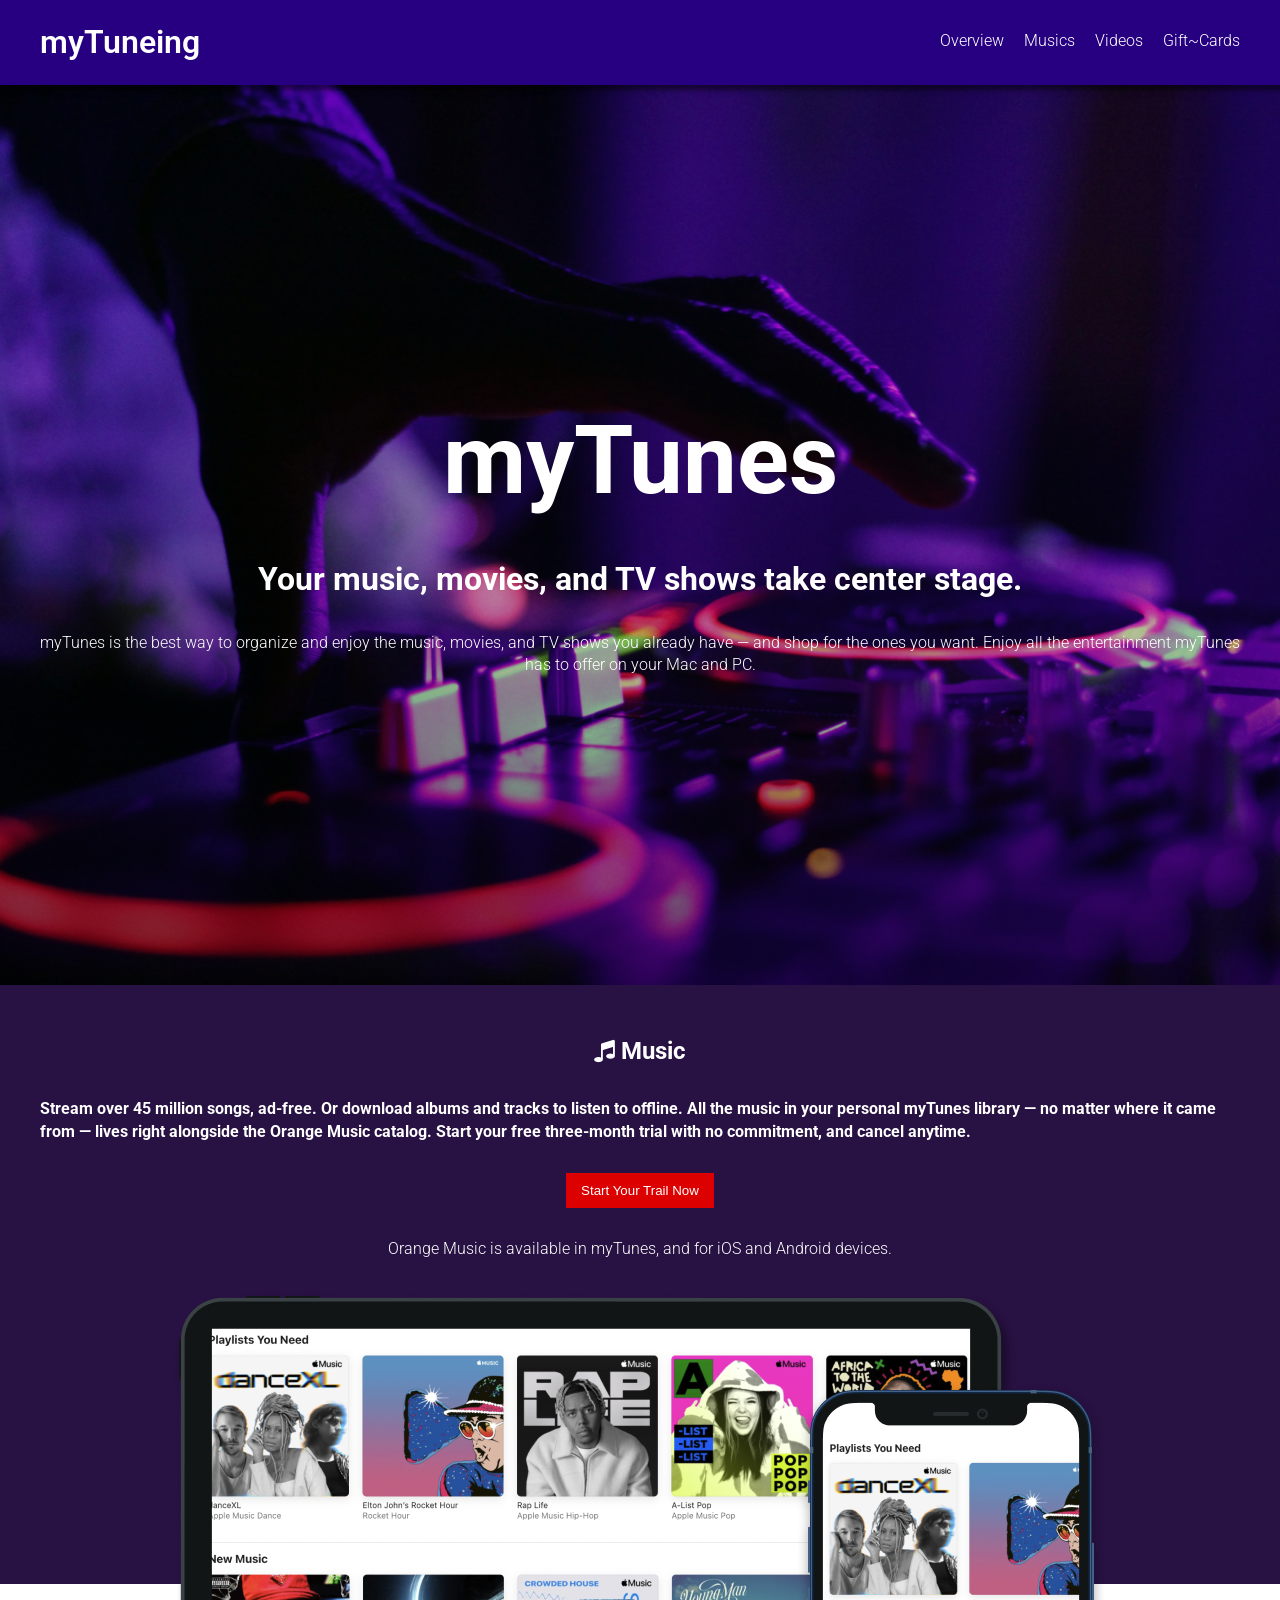
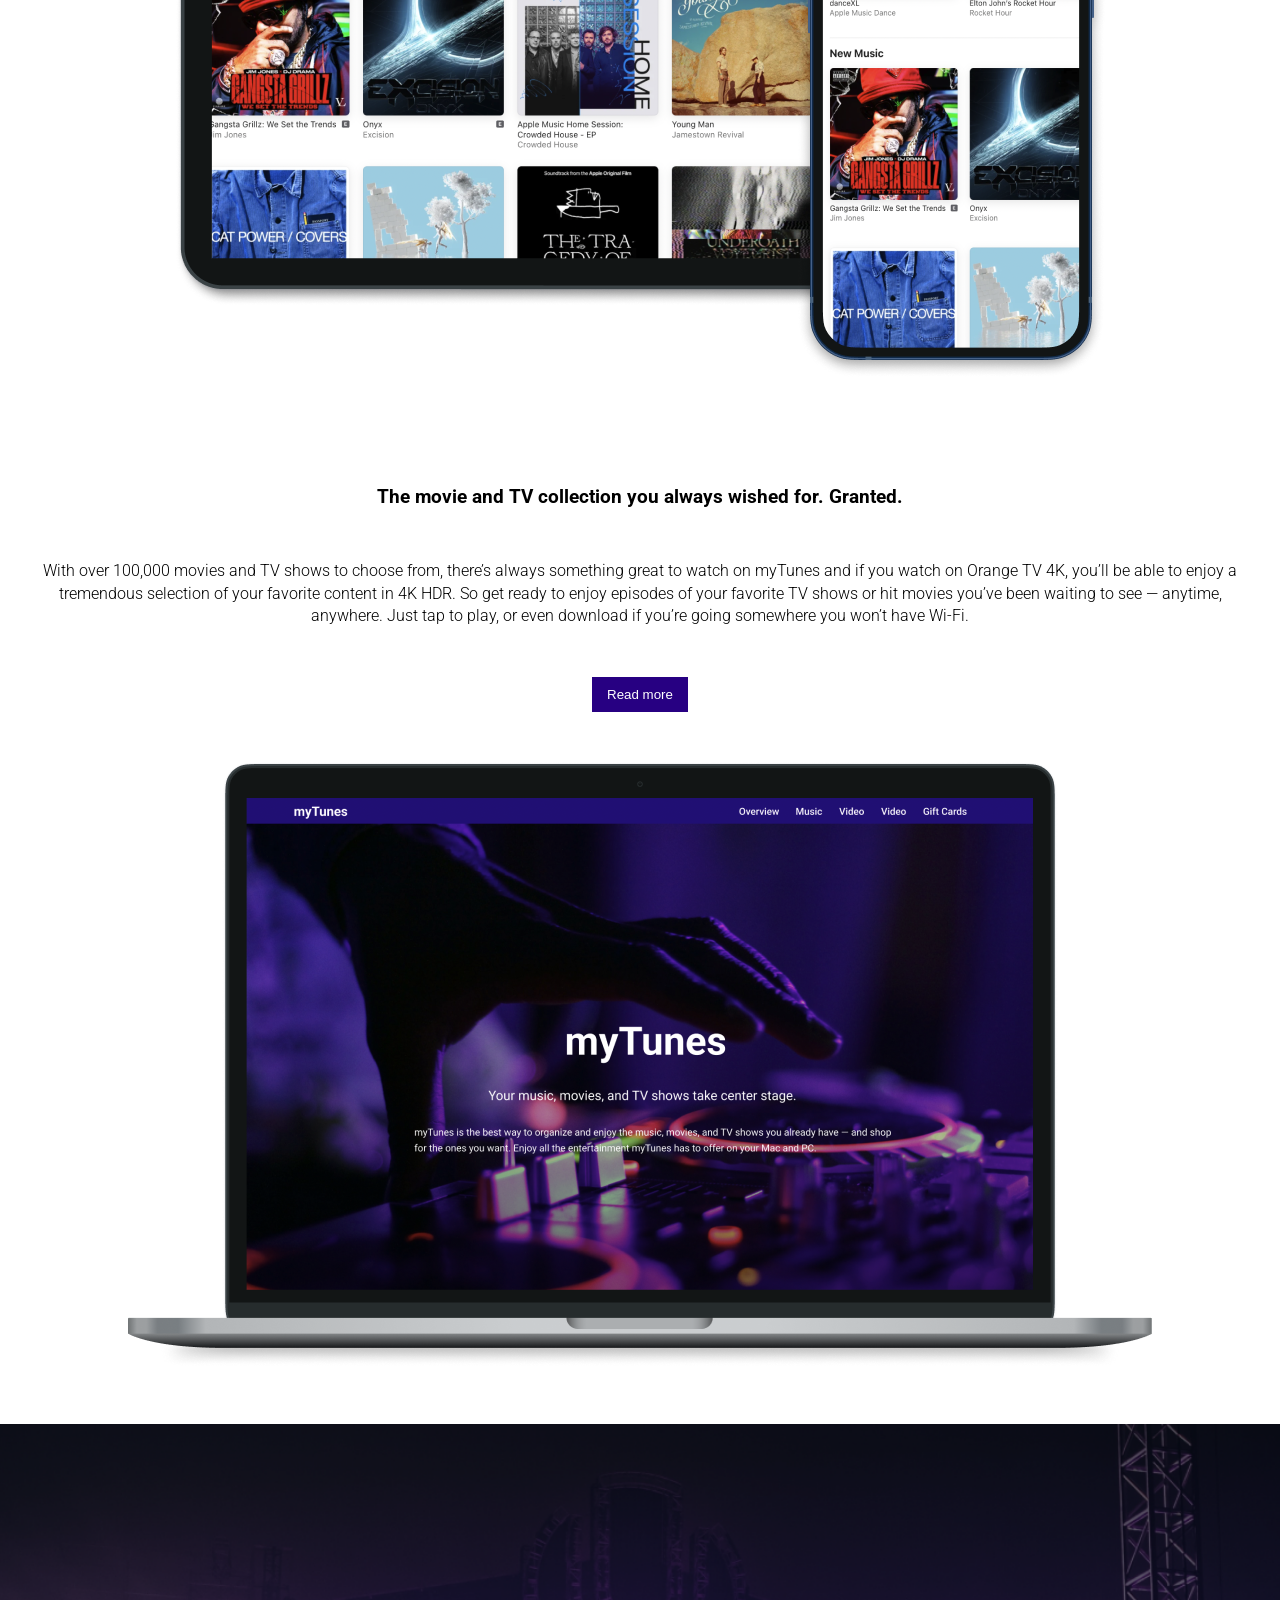
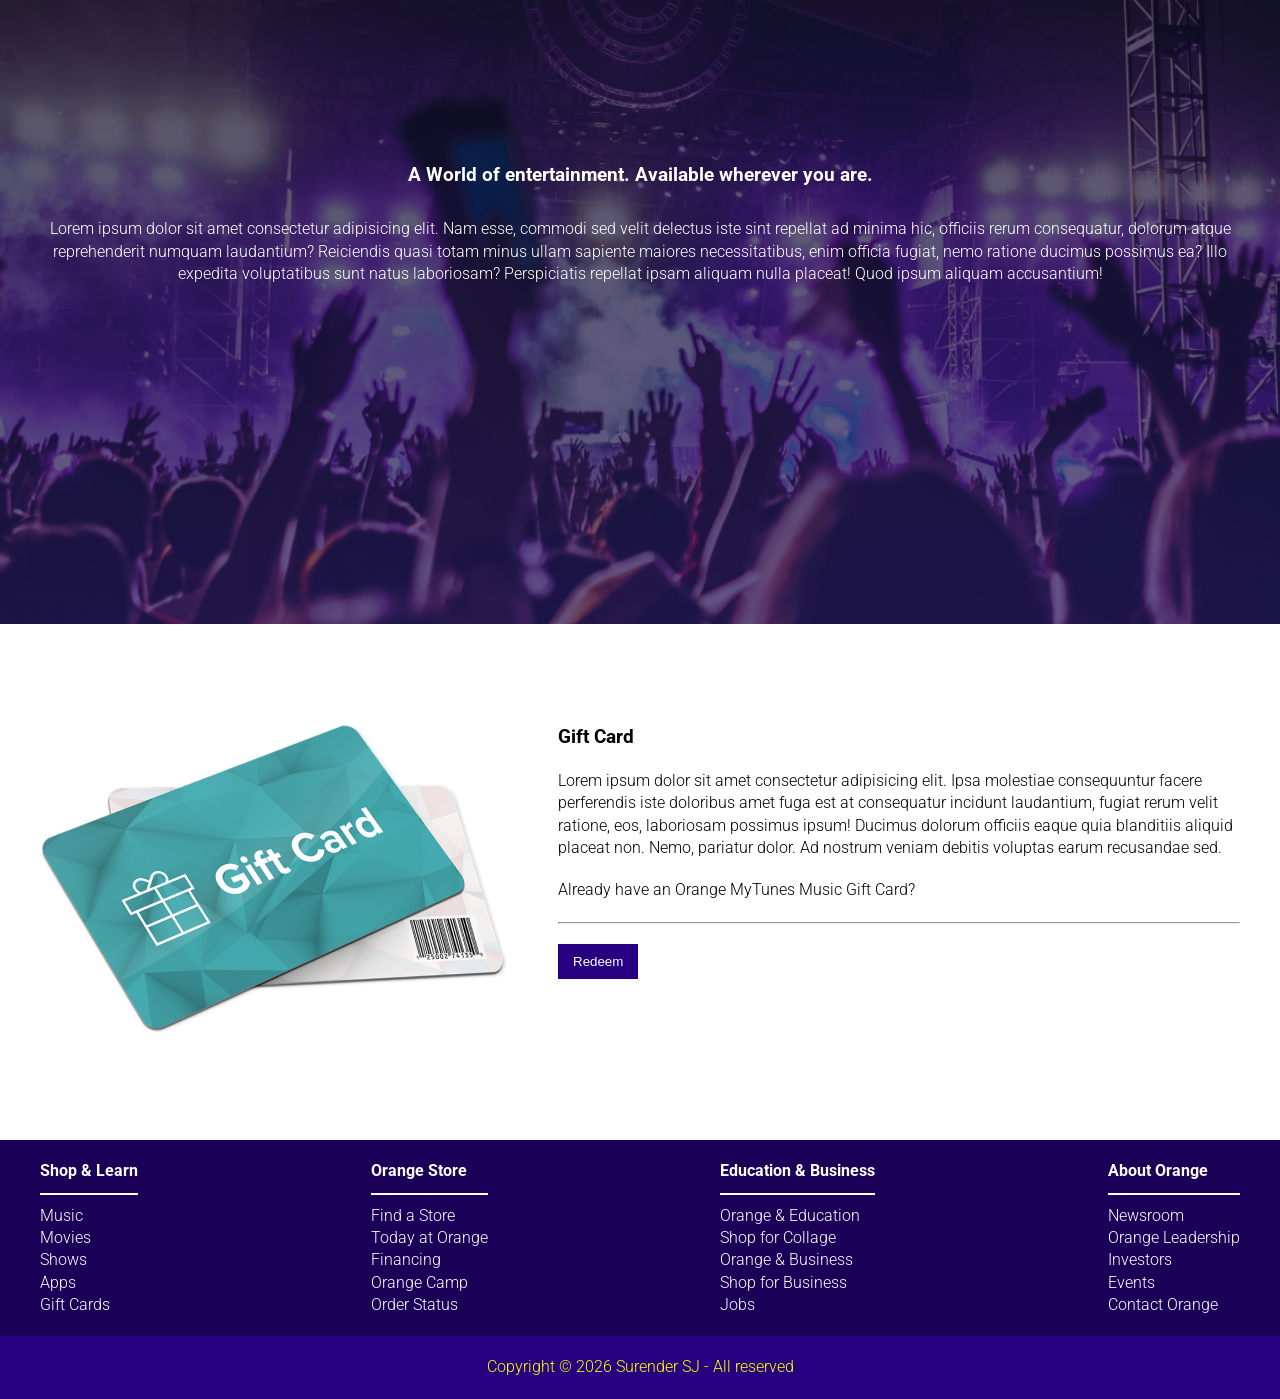
==== index.html @ 726e8a0f "This is intitial commit of v2" ====
<!DOCTYPE html>
<html lang="en">
    <head>
        <meta charset="UTF-8">
        <meta name="viewport" content="width=device-width, initial-scale=1.0">
        <title>myTunes Website</title>
        <link rel="stylesheet" href="style.css">
        <link rel="stylesheet"
            href="https://cdnjs.cloudflare.com/ajax/libs/font-awesome/4.7.0/css/font-awesome.css"
            integrity="sha512-5A8nwdMOWrSz20fDsjczgUidUBR8liPYU+WymTZP1lmY9G6Oc7HlZv156XqnsgNUzTyMefFTcsFH/tnJE/+xBg=="
            crossorigin="anonymous" referrerpolicy="no-referrer" />
    </head>
    <body>
        <header>
            <nav class="container">
                <div class="logo">
                    myTuneing
                </div>
                <ul>
                    <a href="#hero">
                        <li>Overview</li>
                    </a>
                    <a href="#music">
                        <li>Musics</li>
                    </a>
                    <a href="#video">
                        <li>Videos</li>
                    </a>
                    <a href="#gift">
                        <li>Gift~Cards</li>
                    </a>
                </ul>
            </nav>
        </header>

        <main>
            <section class="hero-section" id="hero">
                <div class="container">
                    <h1>myTunes</h1>
                    <h3>Your music, movies, and TV shows take center stage.</h3>
                    <p>myTunes is the best way to organize and enjoy the music,
                        movies, and TV shows you already have — and shop for the
                        ones you want. Enjoy all the entertainment myTunes has
                        to offer on your Mac and PC.</p>
                </div>
            </section>
            <section class="music-section" id="music">
                <div class="container">
                    <h2>
                        <span>
                            <i class="fa fa-music"></i>
                        </span>
                        Music
                    </h2>
                    <h4>Stream over 45 million songs, ad-free. Or download
                        albums and tracks to listen to offline. All the music in
                        your personal myTunes library — no matter where it came
                        from — lives right alongside the Orange Music catalog.
                        Start your free three-month trial with no commitment,
                        and cancel anytime.
                    </h4>
                    <button class="primary-btn">Start Your Trail Now</button>
                    <p>
                        Orange Music is available in myTunes, and for iOS and
                        Android devices.
                    </p>

                    <div class="ipad-iphone-img">
                        <img src="images/ipad-iphone.png" alt="Iphone Ipad">
                    </div>
                </div>
            </section>

            <section class="about-music container">
                <h3>The movie and TV collection you always wished for.
                    Granted.</h3>
                <p>With over 100,000 movies and TV shows to choose from, there’s
                    always something great to watch on myTunes and if you watch
                    on Orange TV 4K, you’ll be able to enjoy a tremendous
                    selection of your favorite content in 4K HDR. So get ready
                    to enjoy episodes of your favorite TV shows or hit movies
                    you’ve been waiting to see — anytime, anywhere. Just tap to
                    play, or even download if you’re going somewhere you won’t
                    have Wi-Fi.</p>
                <button class="secondary-btn">Read more</button>
                <div class="mac-img">
                    <img src="images/mac.png" alt="mac-img">
                </div>
            </section>

            <section class="video-section" id="video">
                <div class="container">
                    <h3>A World of entertainment. Available wherever you
                        are.</h3>
                    <p>Lorem ipsum dolor sit amet consectetur adipisicing elit.
                        Nam esse, commodi sed velit delectus iste sint repellat
                        ad minima hic, officiis rerum consequatur, dolorum atque
                        reprehenderit numquam laudantium? Reiciendis quasi totam
                        minus ullam sapiente maiores necessitatibus, enim
                        officia fugiat, nemo ratione ducimus possimus ea? Illo
                        expedita voluptatibus sunt natus laboriosam?
                        Perspiciatis repellat ipsam aliquam nulla placeat! Quod
                        ipsum aliquam accusantium!</p>
                </div>
            </section>
            <div class="container">
                <section class="gift-section" id="gift">
                    <div class="gift-card">
                        <img src="images/gift_card.png" alt="Gift Card Image">
                    </div>
                    <div class="gift-content">
                        <h3>Gift Card</h3>
                        <p>
                            Lorem ipsum dolor sit amet consectetur adipisicing
                            elit. Ipsa molestiae consequuntur facere perferendis
                            iste doloribus amet fuga est at consequatur incidunt
                            laudantium, fugiat rerum velit ratione, eos,
                            laboriosam possimus ipsum! Ducimus dolorum officiis
                            eaque quia blanditiis aliquid placeat non. Nemo,
                            pariatur dolor. Ad nostrum veniam debitis voluptas
                            earum recusandae sed.

                        </p>

                        <p>
                            Already have an Orange MyTunes Music Gift Card?
                        </p>
                        <hr>
                        <div>
                            <button class="secondary-btn">
                                Redeem
                            </button>
                        </div>
                    </div>
                </section>
            </div>
        </main>
        
        <footer>
            <section class="footer-upper">
                <div class="container">
                    <div class="footer-links">
                        <h4>
                            Shop & Learn
                        </h4>
                        <ul>
                            <li>
                                Music
                            </li>
                            <li>
                                Movies
                            </li>
                            <li>
                                Shows
                            </li>
                            <li>
                                Apps
                            </li>
                            <li>
                                Gift Cards
                            </li>
                        </ul>
                    </div>
                    <div class="footer-links">
                        <h4>
                            Orange Store
                        </h4>
                        <ul>
                            <li>
                                Find a Store
                            </li>
                            <li>
                                Today at Orange
                            </li>
                            <li>
                                Financing
                            </li>
                            <li>
                                Orange Camp
                            </li>
                            <li>
                                Order Status
                            </li>
                        </ul>
                    </div>

                    <div class="footer-links">
                        <h4>
                            Education & Business
                        </h4>
                        <ul>
                            <li>
                                Orange & Education
                            </li>
                            <li>
                                Shop for Collage
                            </li>
                            <li>
                                Orange & Business
                            </li>
                            <li>
                                Shop for Business
                            </li>
                            <li>
                                Jobs
                            </li>
                        </ul>
                    </div>

                    <div class="footer-links">
                        <h4>
                            About Orange
                        </h4>
                        <ul>
                            <li>
                                Newsroom
                            </li>
                            <li>
                                Orange Leadership
                            </li>
                            <li>
                                Investors
                            </li>
                            <li>
                                Events
                            </li>
                            <li>
                                Contact Orange
                            </li>
                        </ul>
                    </div>
                </div>
            </section>

            <section class="footer-lower">
                <p>Copyright &COPY; 2026 Surender SJ - All reserved</p>
            </section>
        </footer>
    </body>
</html>
---- style.css ----
@import url('https://fonts.googleapis.com/css2?family=Roboto:ital,wght@0,100..900;1,100..900&display=swap');

:root{
    --purple500: #281143;
    --purple300: #270082;
    --purple600: #1b0058;
    --red600: #dc0000;
    --body:#f9f6ff;
    --max-width: 1200px;
}

*{
    margin: 0;
    padding: 0;
    box-sizing: border-box;
}

html, body{
    font-family: "Roboto", sans-serif;
    font-weight: 300;
    line-height: 1.4;
    scroll-behavior: smooth;
}

section{
    scroll-margin: 50px;
}
ul{
    list-style: none;
}

a{
    text-decoration: none;
    color: white;
}
.container{
    max-width: 1200px;
    margin: 0 auto;
}

header{
    background-color: var(--purple300);
    position: sticky;
    top: 0;
    z-index: 100;
    box-shadow: 5px 5px 5px rgba(0, 0, 0, 0.5);
}

nav{
    display: flex;
    justify-content: space-between;
    align-items: center;
    color: white;
    padding: 20px 0;
}

.logo{
    font-size: 32px;
    font-weight: 600;
}

nav ul{
    display: flex;
    gap: 20px;
}

nav ul li{
    border-bottom: 2px solid transparent;
    transition: 0.2s ease-in;
}

nav ul li:hover{
    border-bottom: 2px solid white;
    transition: 0.2s ease-in;
}


/* Hero Section */

.hero-section{
    background-image: url(images/hero_image.png);
    height: 100vh;
    display: grid;
    color: white;
    place-items: center;
    text-align: center;
}

.hero-section .container{
    display: flex;
    flex-direction: column;
    gap: 30px;
}

.hero-section h1{
    font-size: 96px;
}

.hero-section h3{
    font-size: 32px;
}

/* Music Section */

.music-section{
    padding-top: 50px;
    background-color: var(--purple500);    
}

.music-section .container{
    display: flex;
    flex-direction: column;
    gap: 30px;
    justify-content: center;
    align-items: center;
    color: white;
}

.ipad-iphone-img{
    margin-top: -400px;
    position: relative;
    top: 400px;
}

button{
    padding: 10px 15px;
    border: none;
    transition: 0.2s ease-in-out;
}

button:hover{
    opacity: 0.8;
    cursor: pointer;
    transition: 0.2s ease-in-out;
}

.primary-btn{
    background-color: var(--red600);
    color: white;
}

.secondary-btn{
    background-color: var(--purple300);
    color: white;
}

.about-music{
    padding-top: 500px;
    display: grid;
    place-items: center;
    gap: 50px;
    text-align: center;
    margin-bottom: 50px;
}


/* Video Section */

.video-section{
    background-image: url(images/video.png);
    min-height: 800px;
    display: grid;
    place-items: center;
    color: white;
    text-align: center;
}

.video-section .container{
    display: flex;
    flex-direction: column;
    gap: 30px;
    margin-top: -200;
}

.hero-section, .video-section{
    position: relative;
    background-position: center;
    background-size: cover;
    background-repeat: no-repeat;
}

/* Gift Card Section */

.gift-section{
    scroll-margin: 120px;
}

.gift-section{
    display: flex;
    justify-content: center;
    margin: 100px 0;
    gap: 50px;
}

.gift-content{
    display: flex;
    flex-direction: column;
    gap: 20px;
}

/* Footer Section */

.footer-upper{
    background-color: var(--purple600);
    padding: 20px;
}

.footer-upper .container{
    display: flex;
    justify-content: space-between;
    color: white;
}

.footer-upper h4{
    padding-bottom: 10px;
    border-bottom: 2px solid white;
    margin-bottom: 10px;
}

.footer-lower{
    background-color: var(--purple300);
    padding: 20px;
    display: flex;
    justify-content: center;
    color: yellow;
}
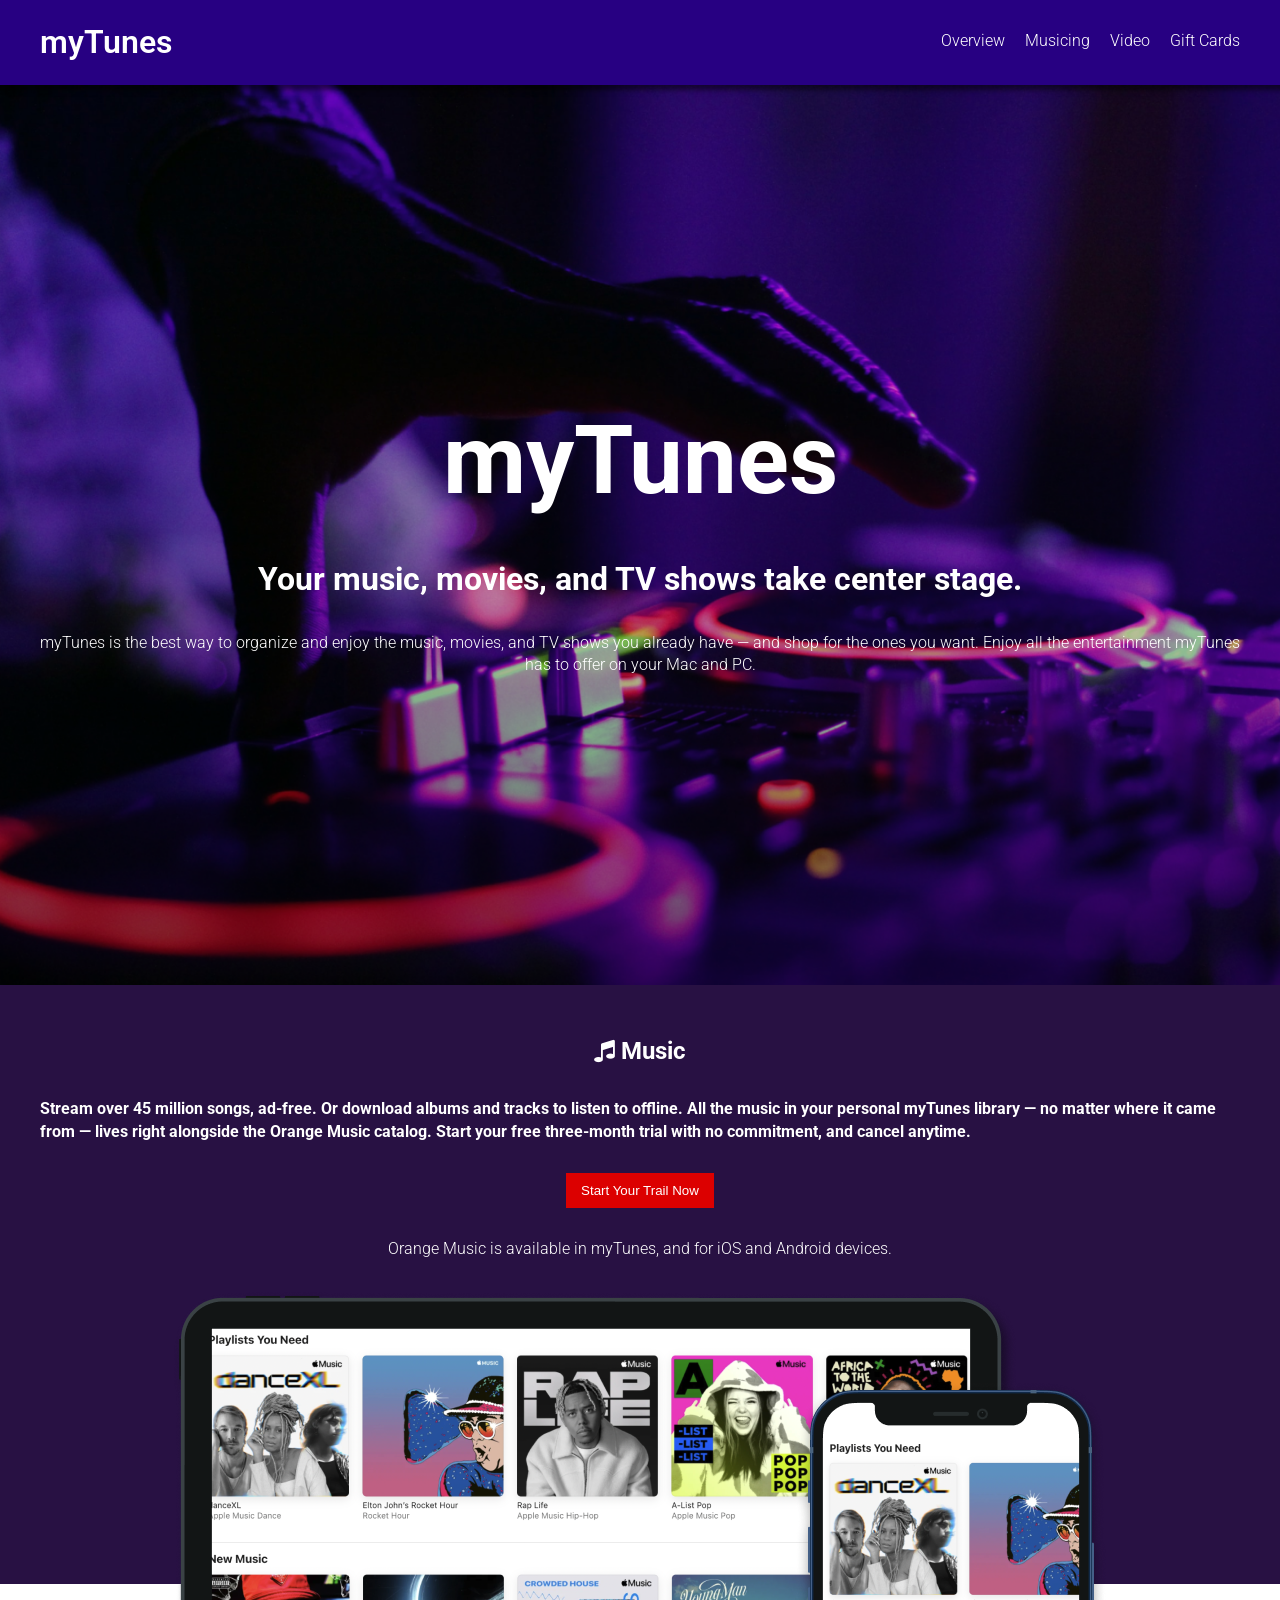
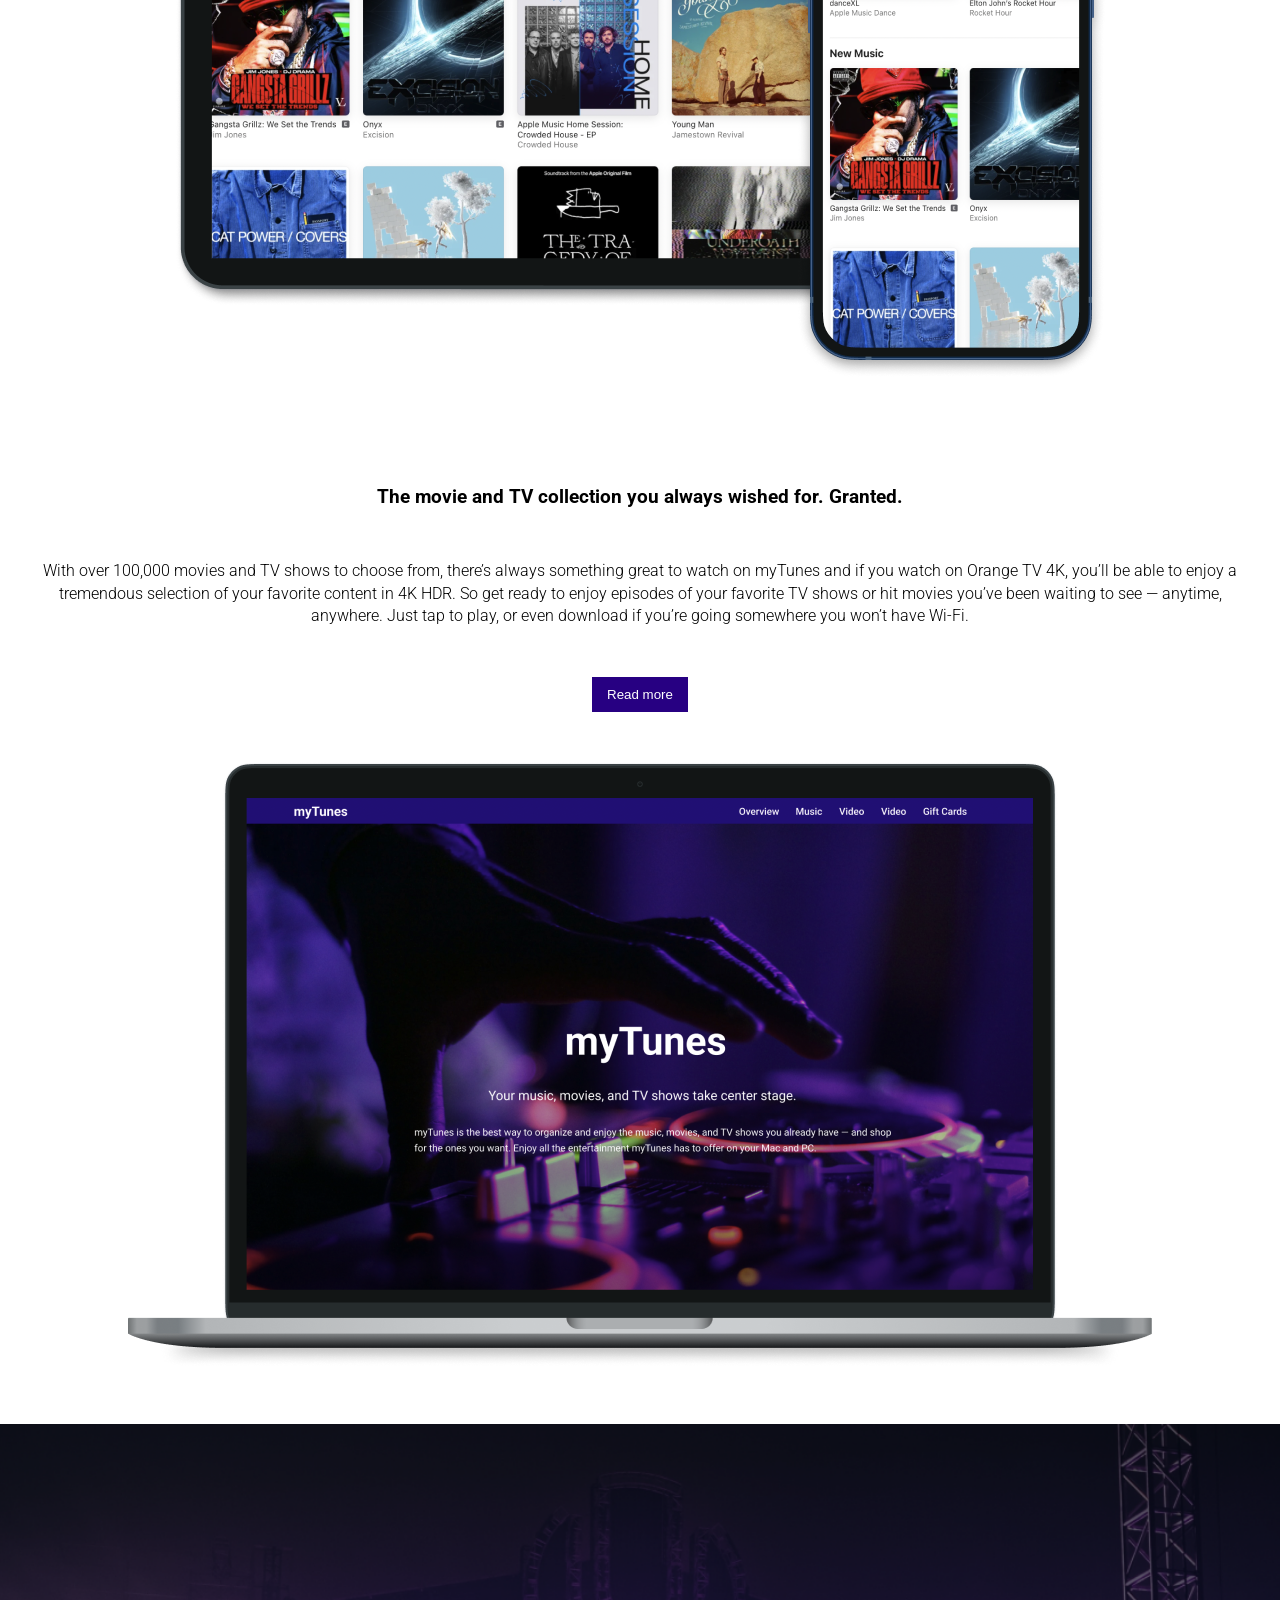
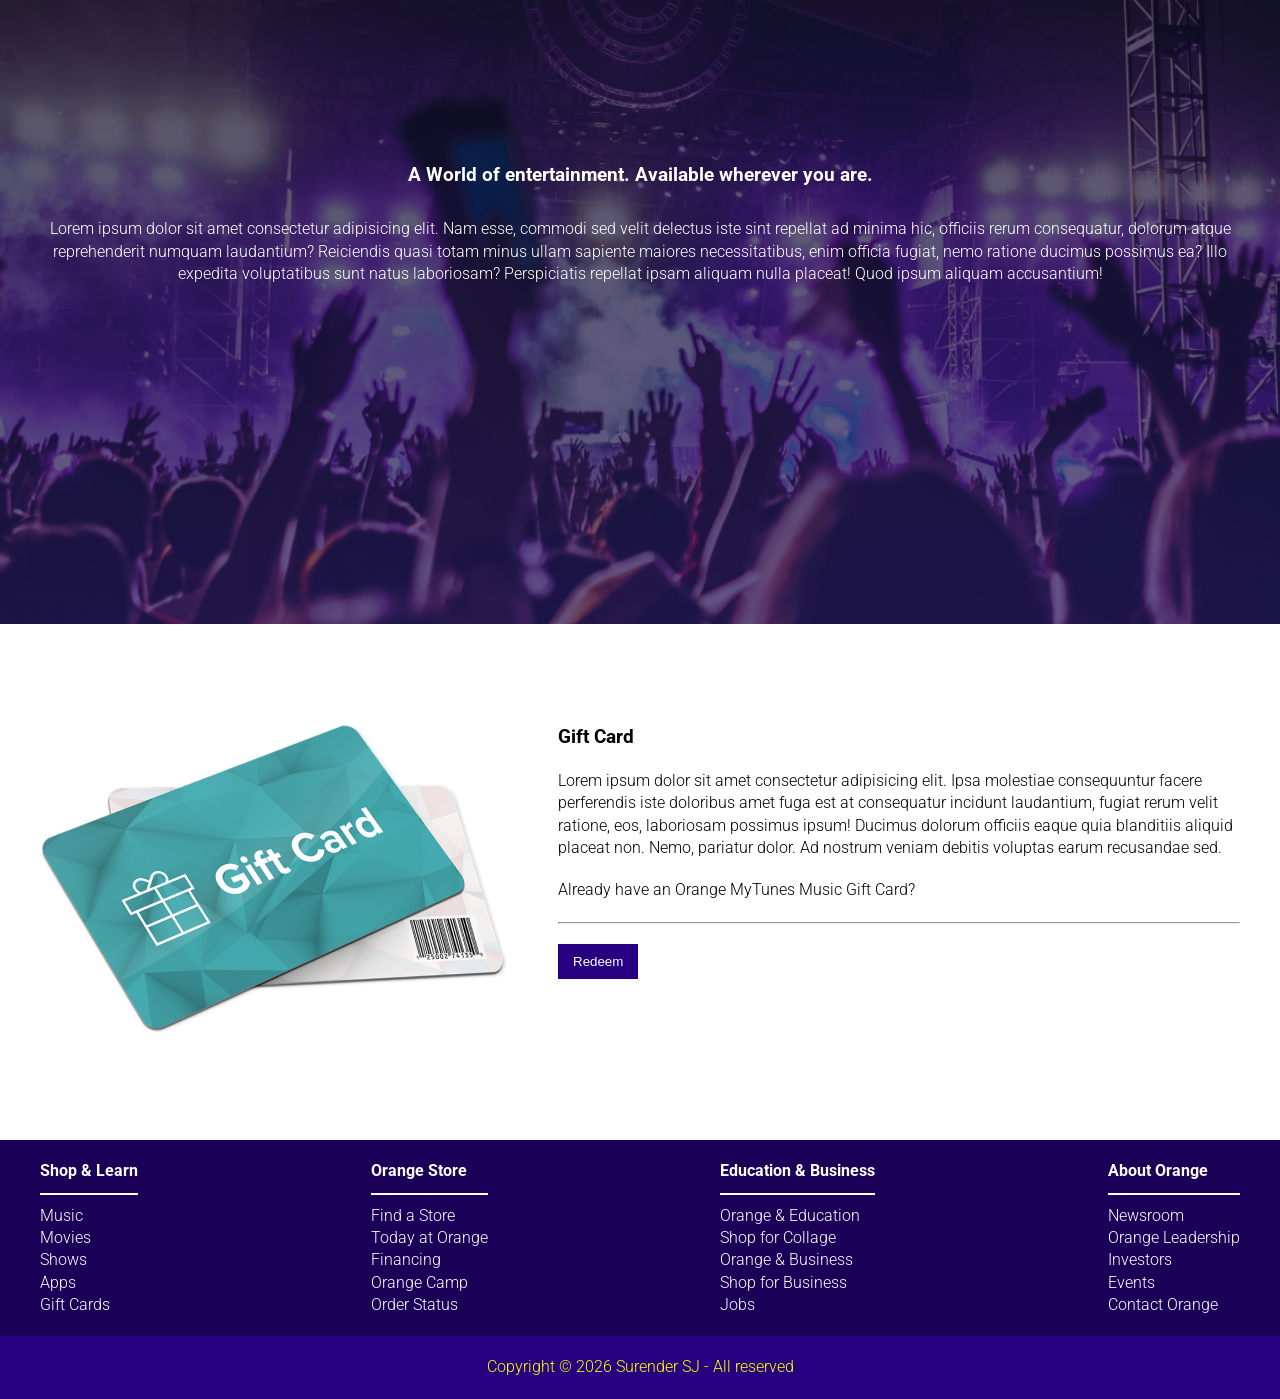
==== commit 2916f6a6: "Change Music to Musicing" ====
--- a/index.html
+++ b/index.html
@@ -14,20 +14,20 @@
         <header>
             <nav class="container">
                 <div class="logo">
-                    myTuneing
+                    myTunes
                 </div>
                 <ul>
                     <a href="#hero">
                         <li>Overview</li>
                     </a>
                     <a href="#music">
-                        <li>Musics</li>
+                        <li>Musicing</li>
                     </a>
                     <a href="#video">
-                        <li>Videos</li>
+                        <li>Video</li>
                     </a>
                     <a href="#gift">
-                        <li>Gift~Cards</li>
+                        <li>Gift Cards</li>
                     </a>
                 </ul>
             </nav>
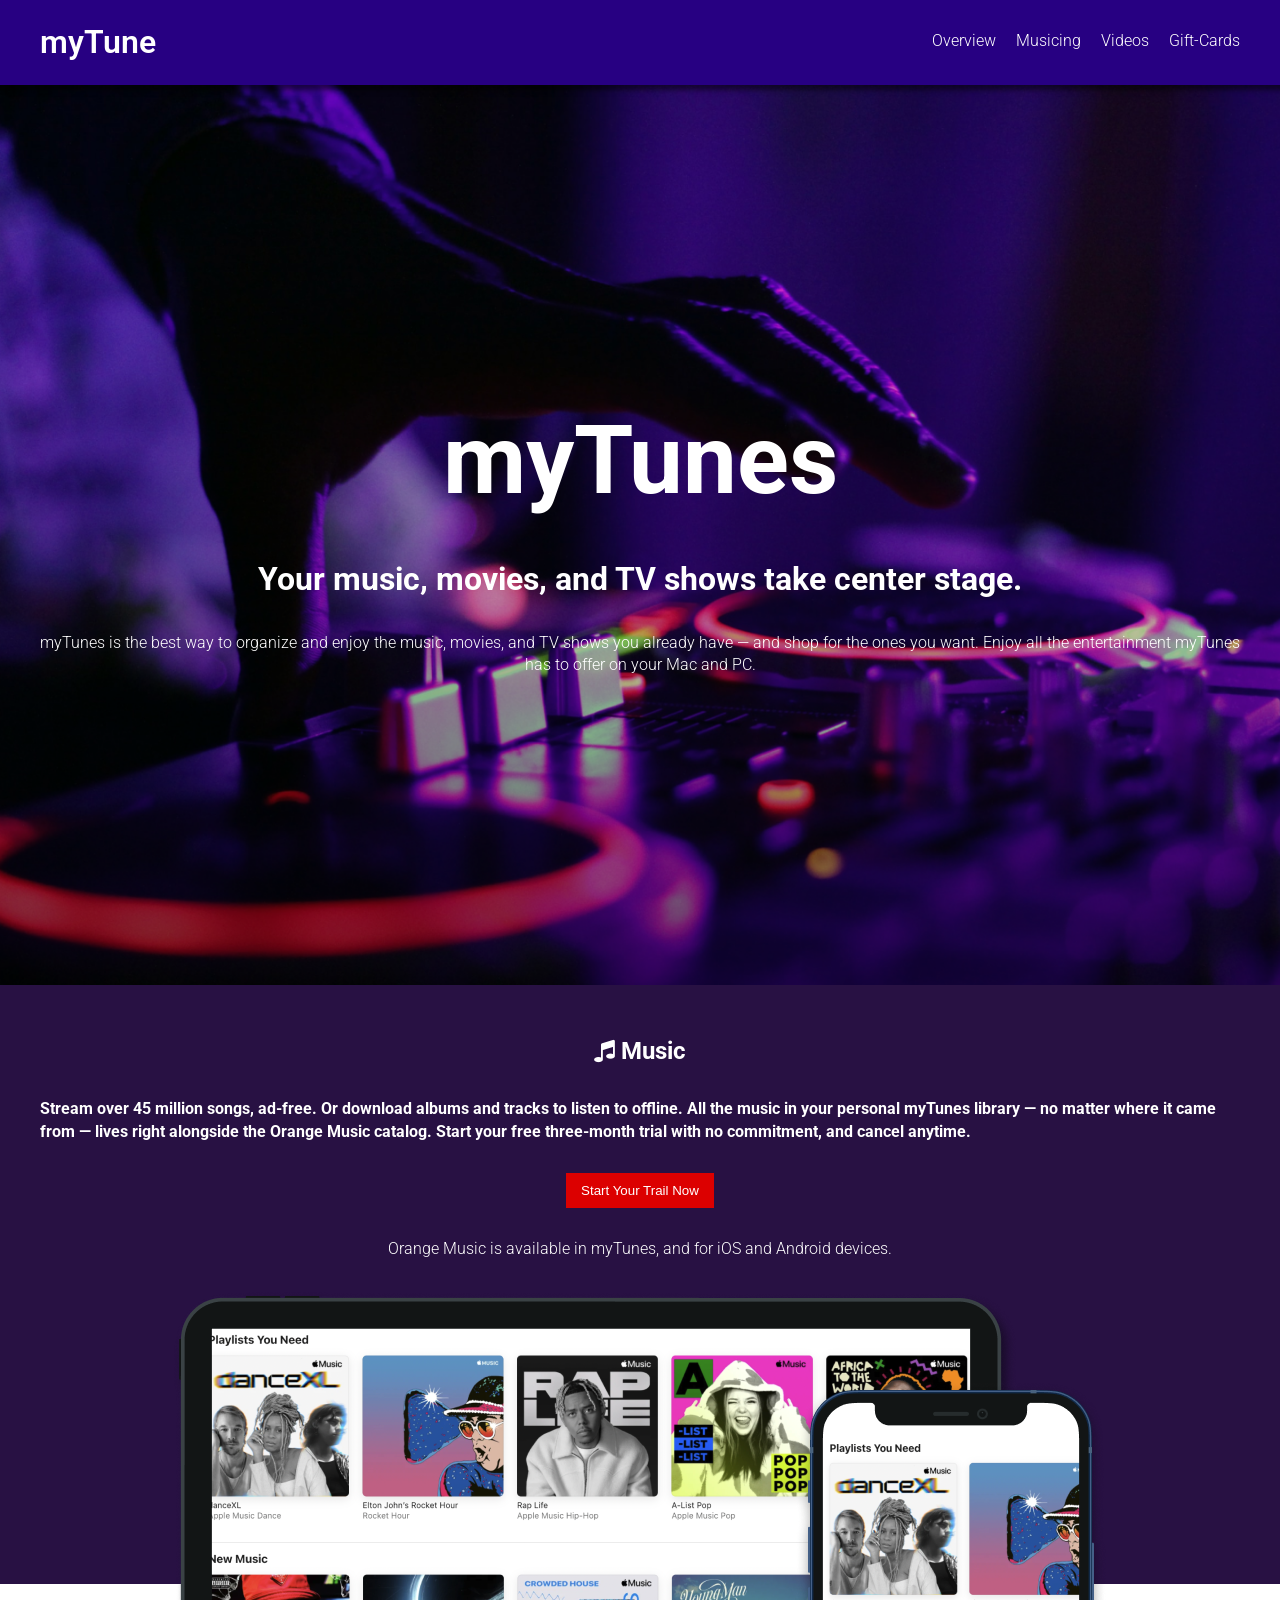
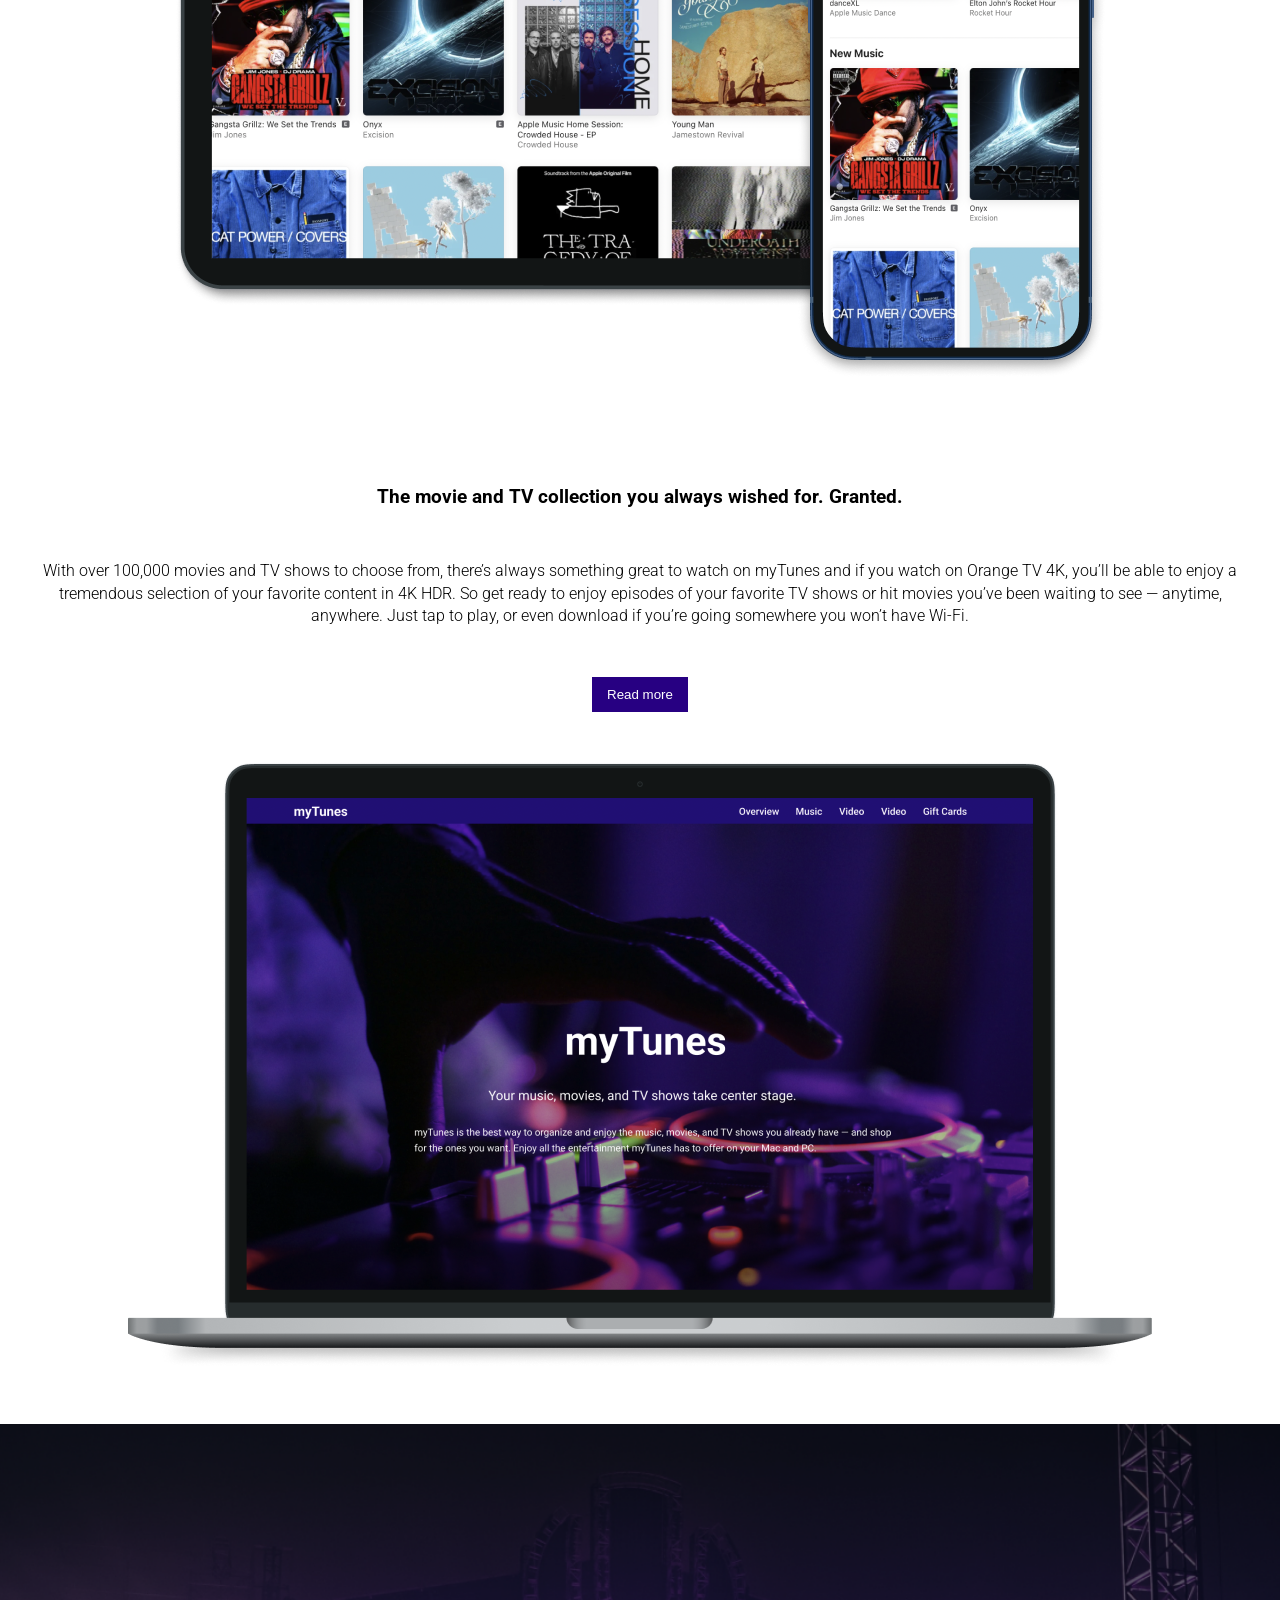
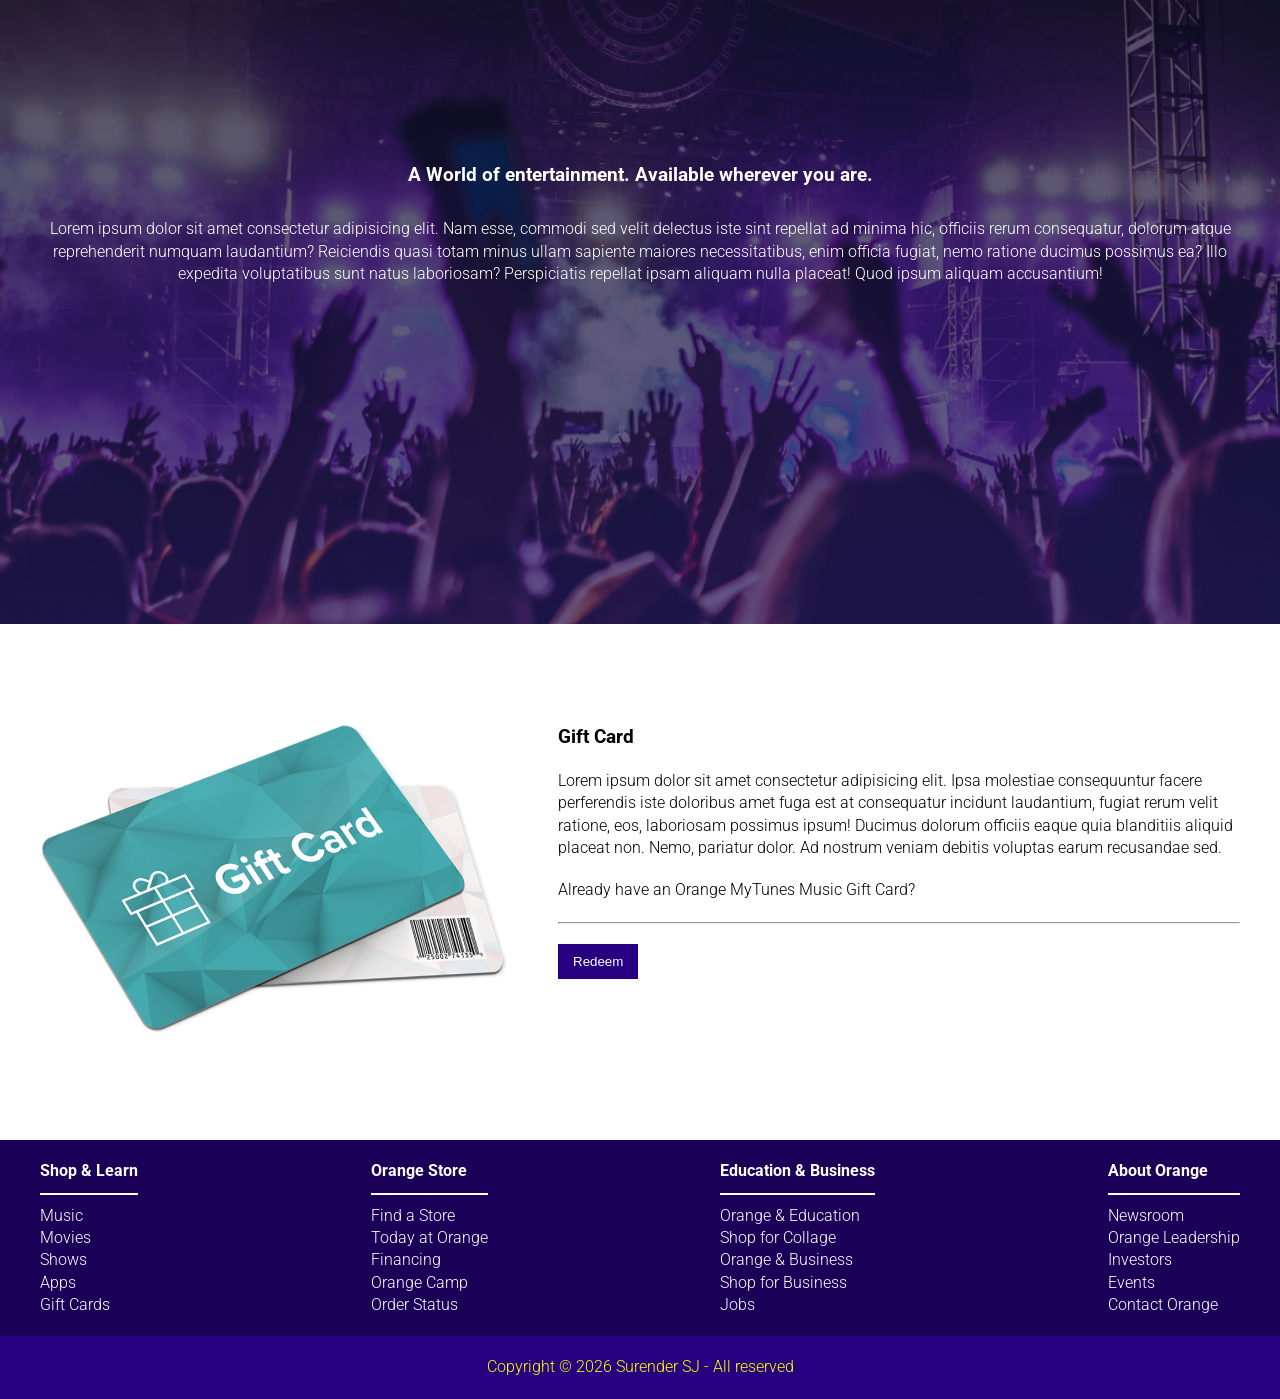
==== commit 43bd735d: "Merge branch 'v1'" ====
--- a/index.html
+++ b/index.html
@@ -14,7 +14,7 @@
         <header>
             <nav class="container">
                 <div class="logo">
-                    myTunes
+                    myTune
                 </div>
                 <ul>
                     <a href="#hero">
@@ -24,10 +24,10 @@
                         <li>Musicing</li>
                     </a>
                     <a href="#video">
-                        <li>Video</li>
+                        <li>Videos</li>
                     </a>
                     <a href="#gift">
-                        <li>Gift Cards</li>
+                        <li>Gift-Cards</li>
                     </a>
                 </ul>
             </nav>
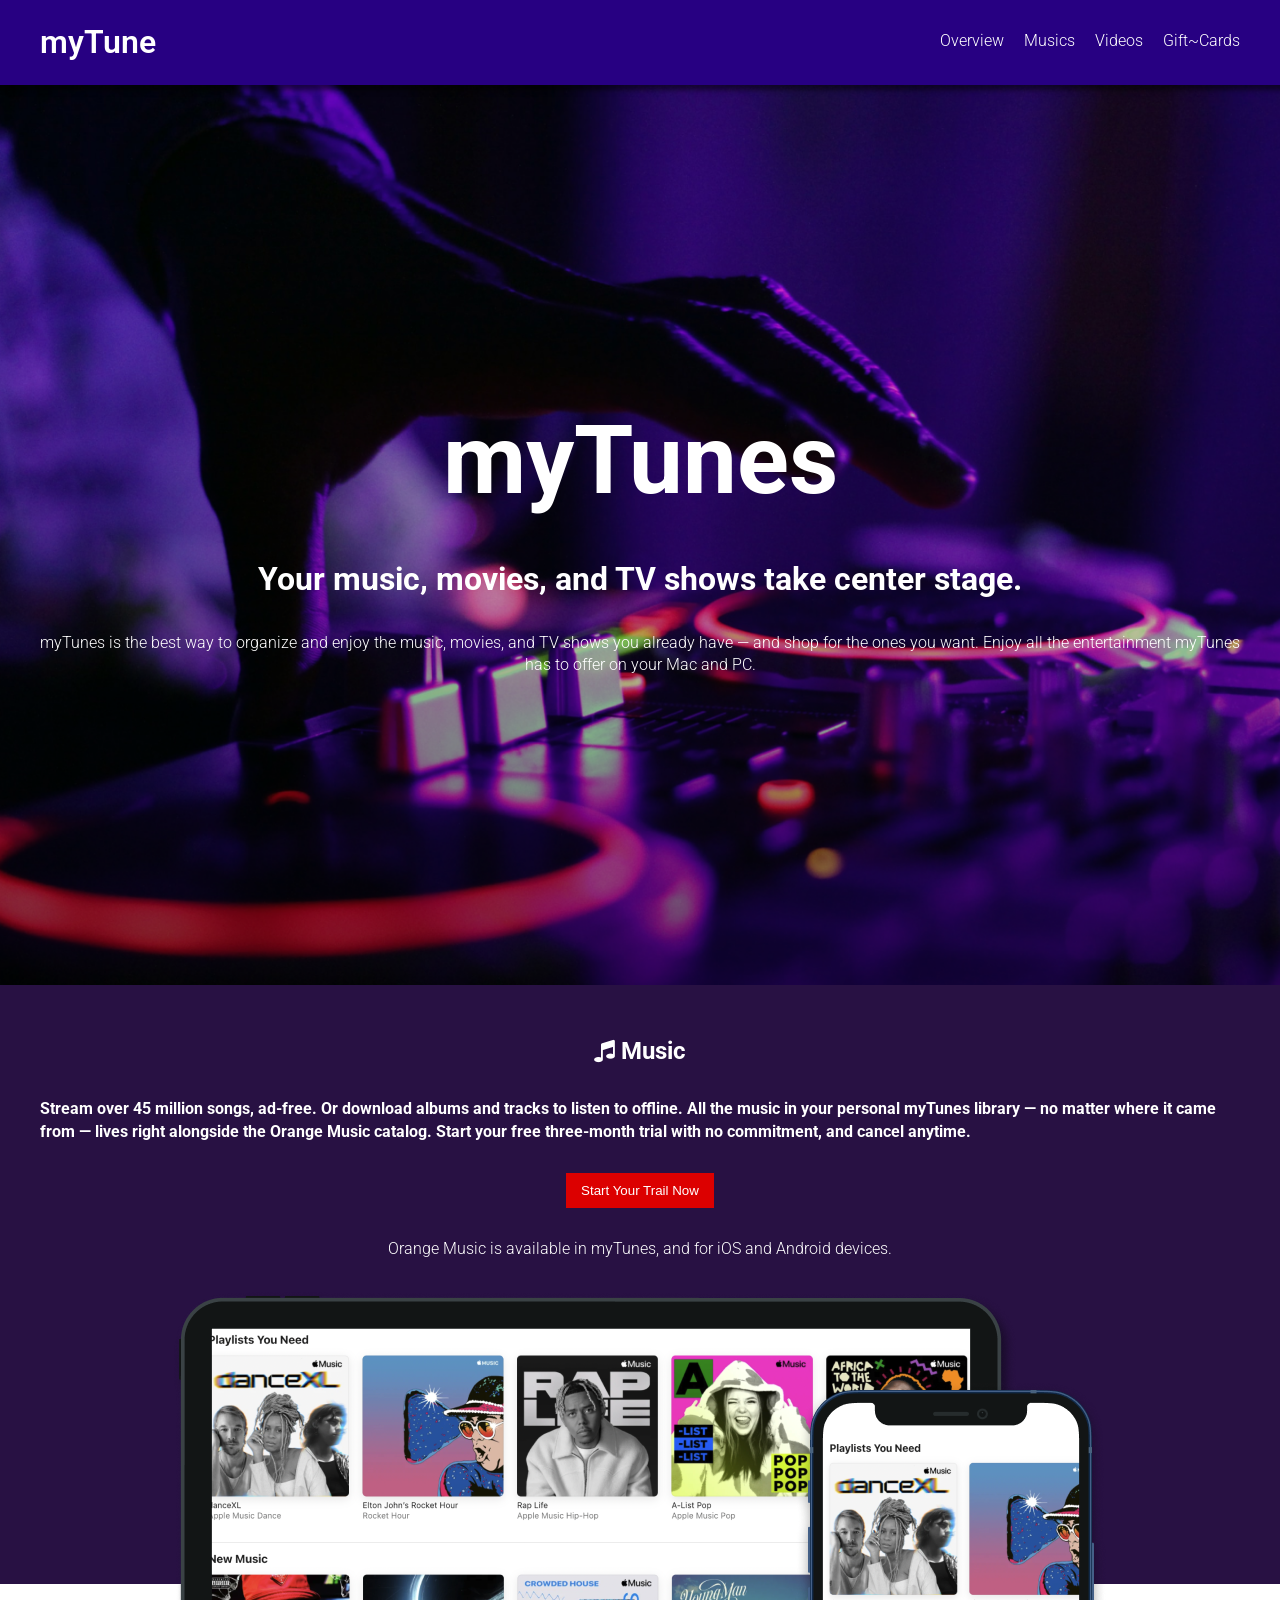
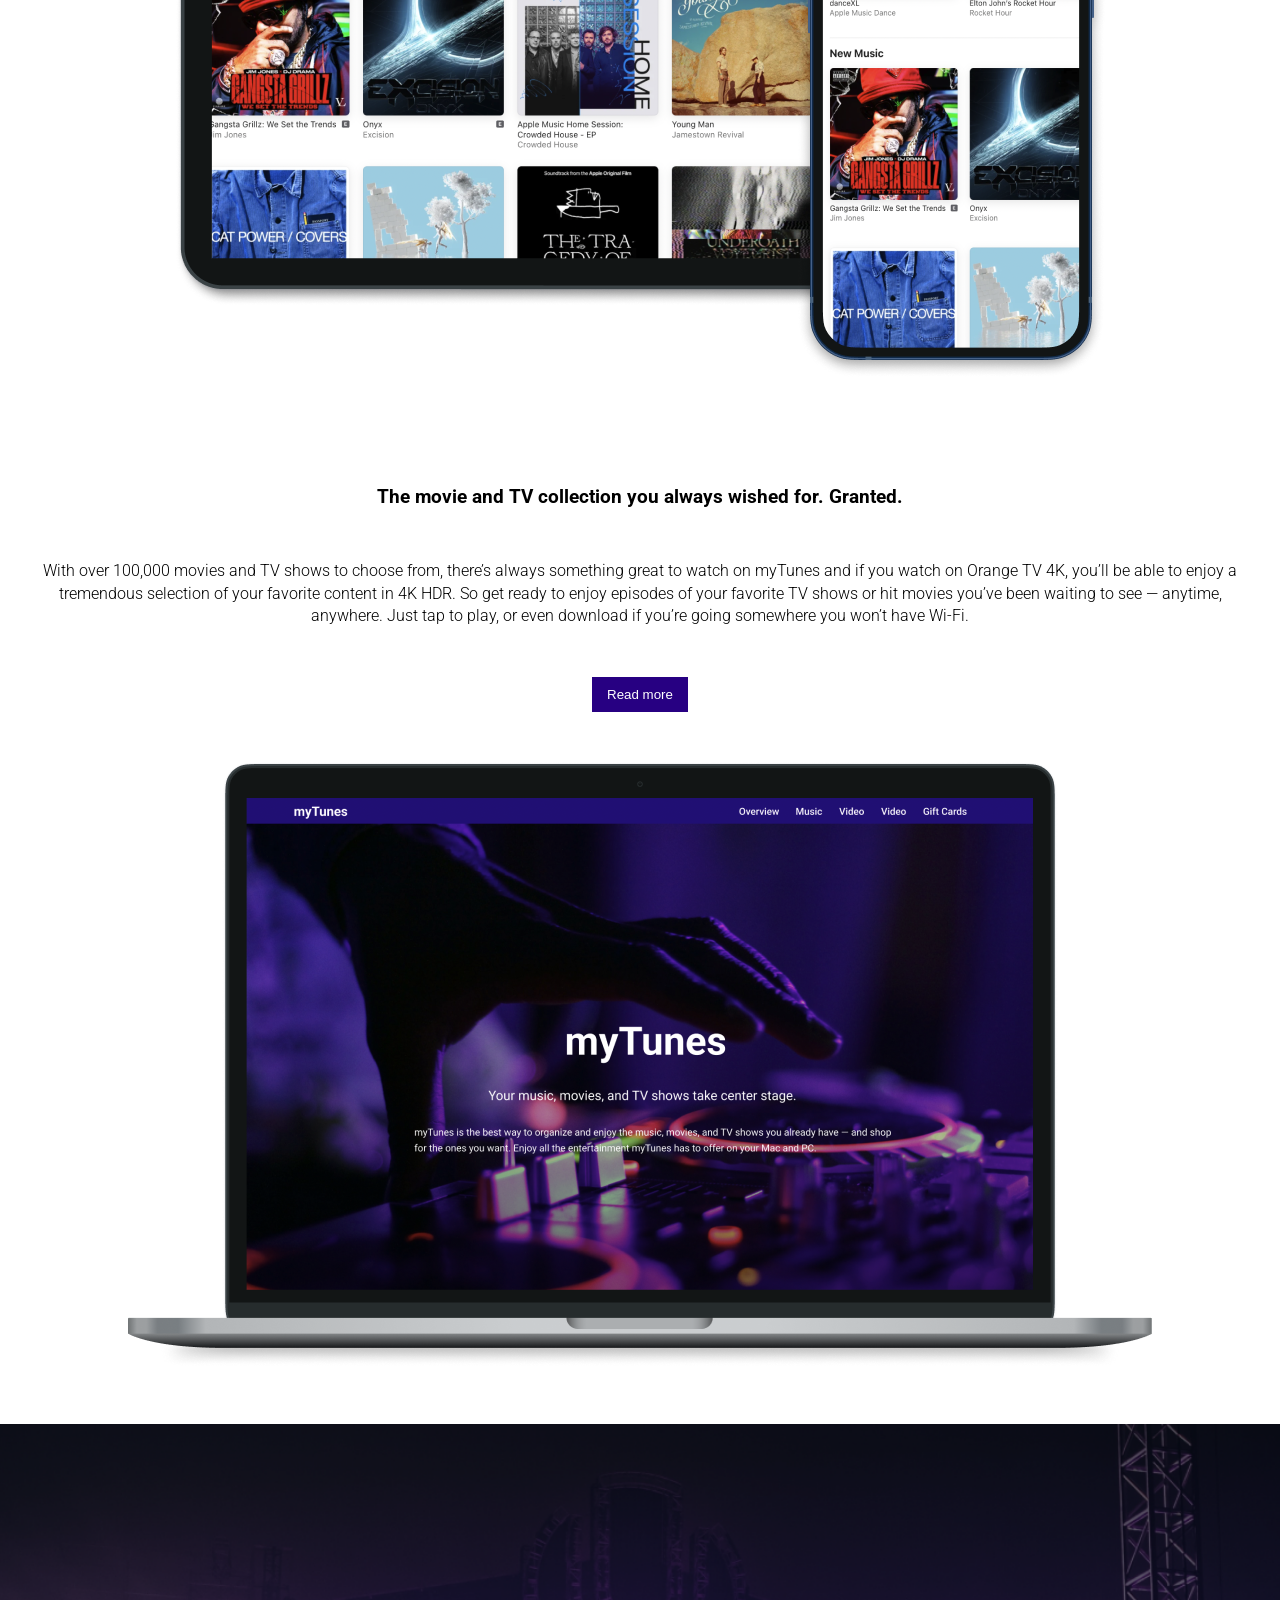
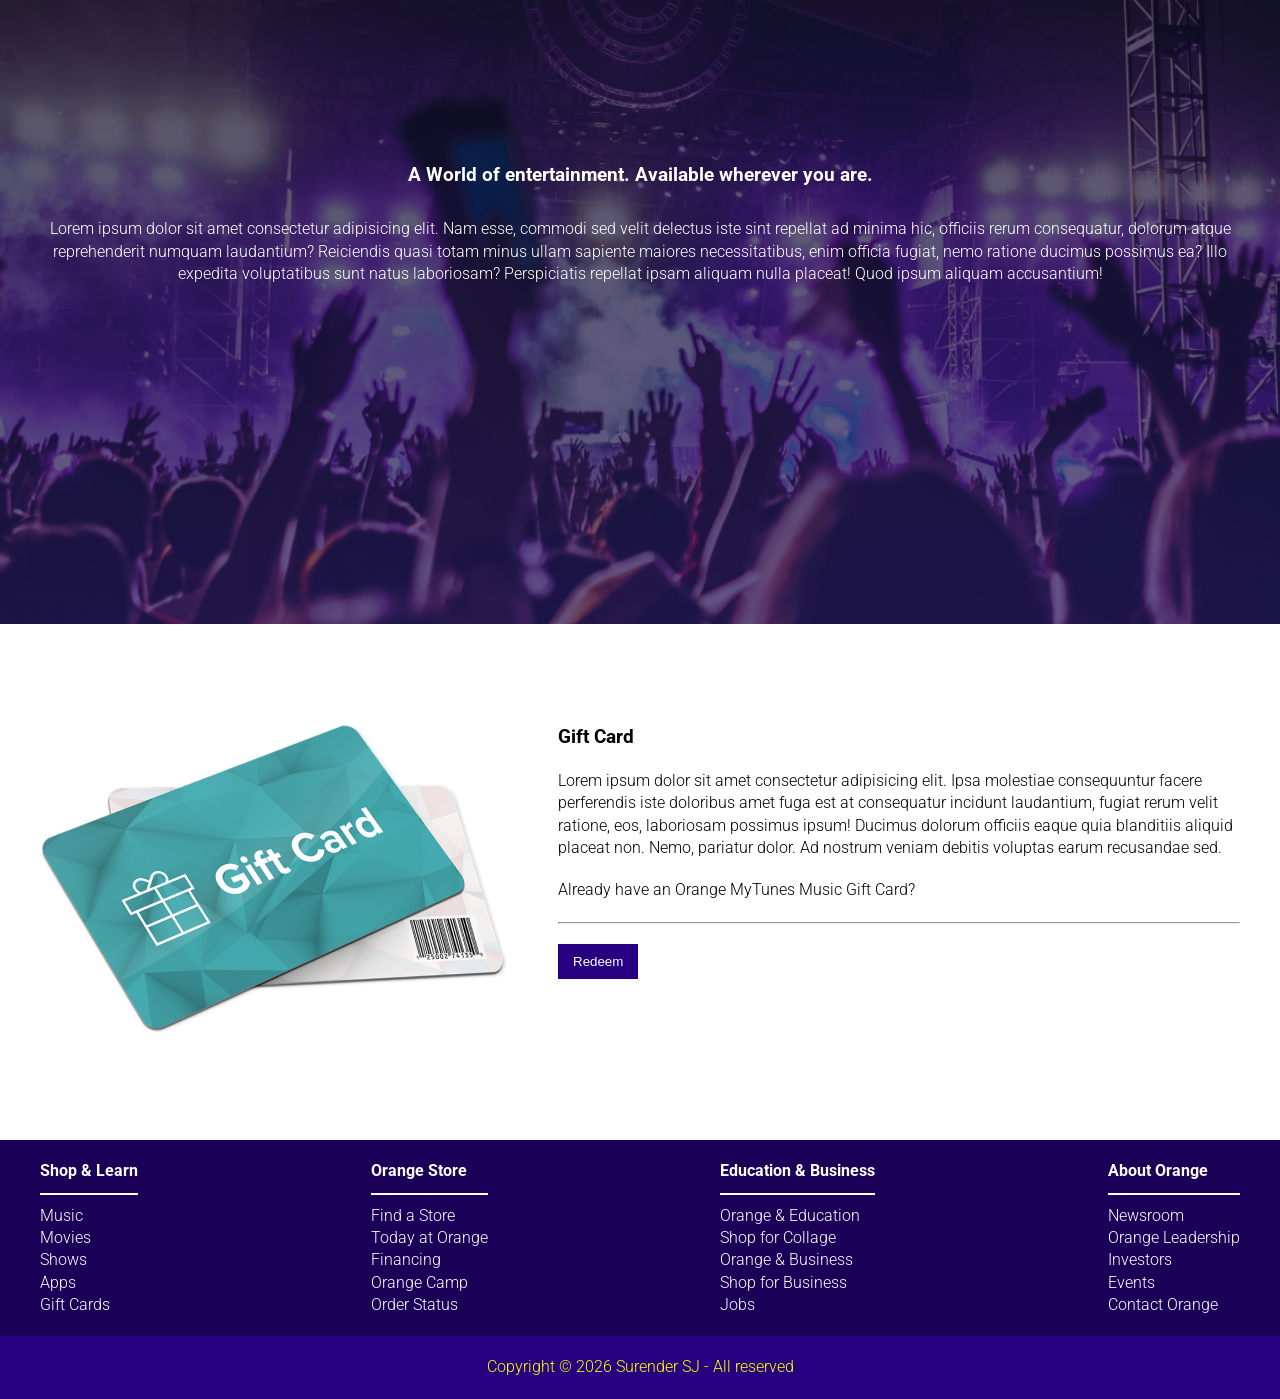
==== commit ef1b7023: "Merge branch 'v2'" ====
--- a/index.html
+++ b/index.html
@@ -21,13 +21,13 @@
                         <li>Overview</li>
                     </a>
                     <a href="#music">
-                        <li>Musicing</li>
+                        <li>Musics</li>
                     </a>
                     <a href="#video">
                         <li>Videos</li>
                     </a>
                     <a href="#gift">
-                        <li>Gift-Cards</li>
+                        <li>Gift~Cards</li>
                     </a>
                 </ul>
             </nav>
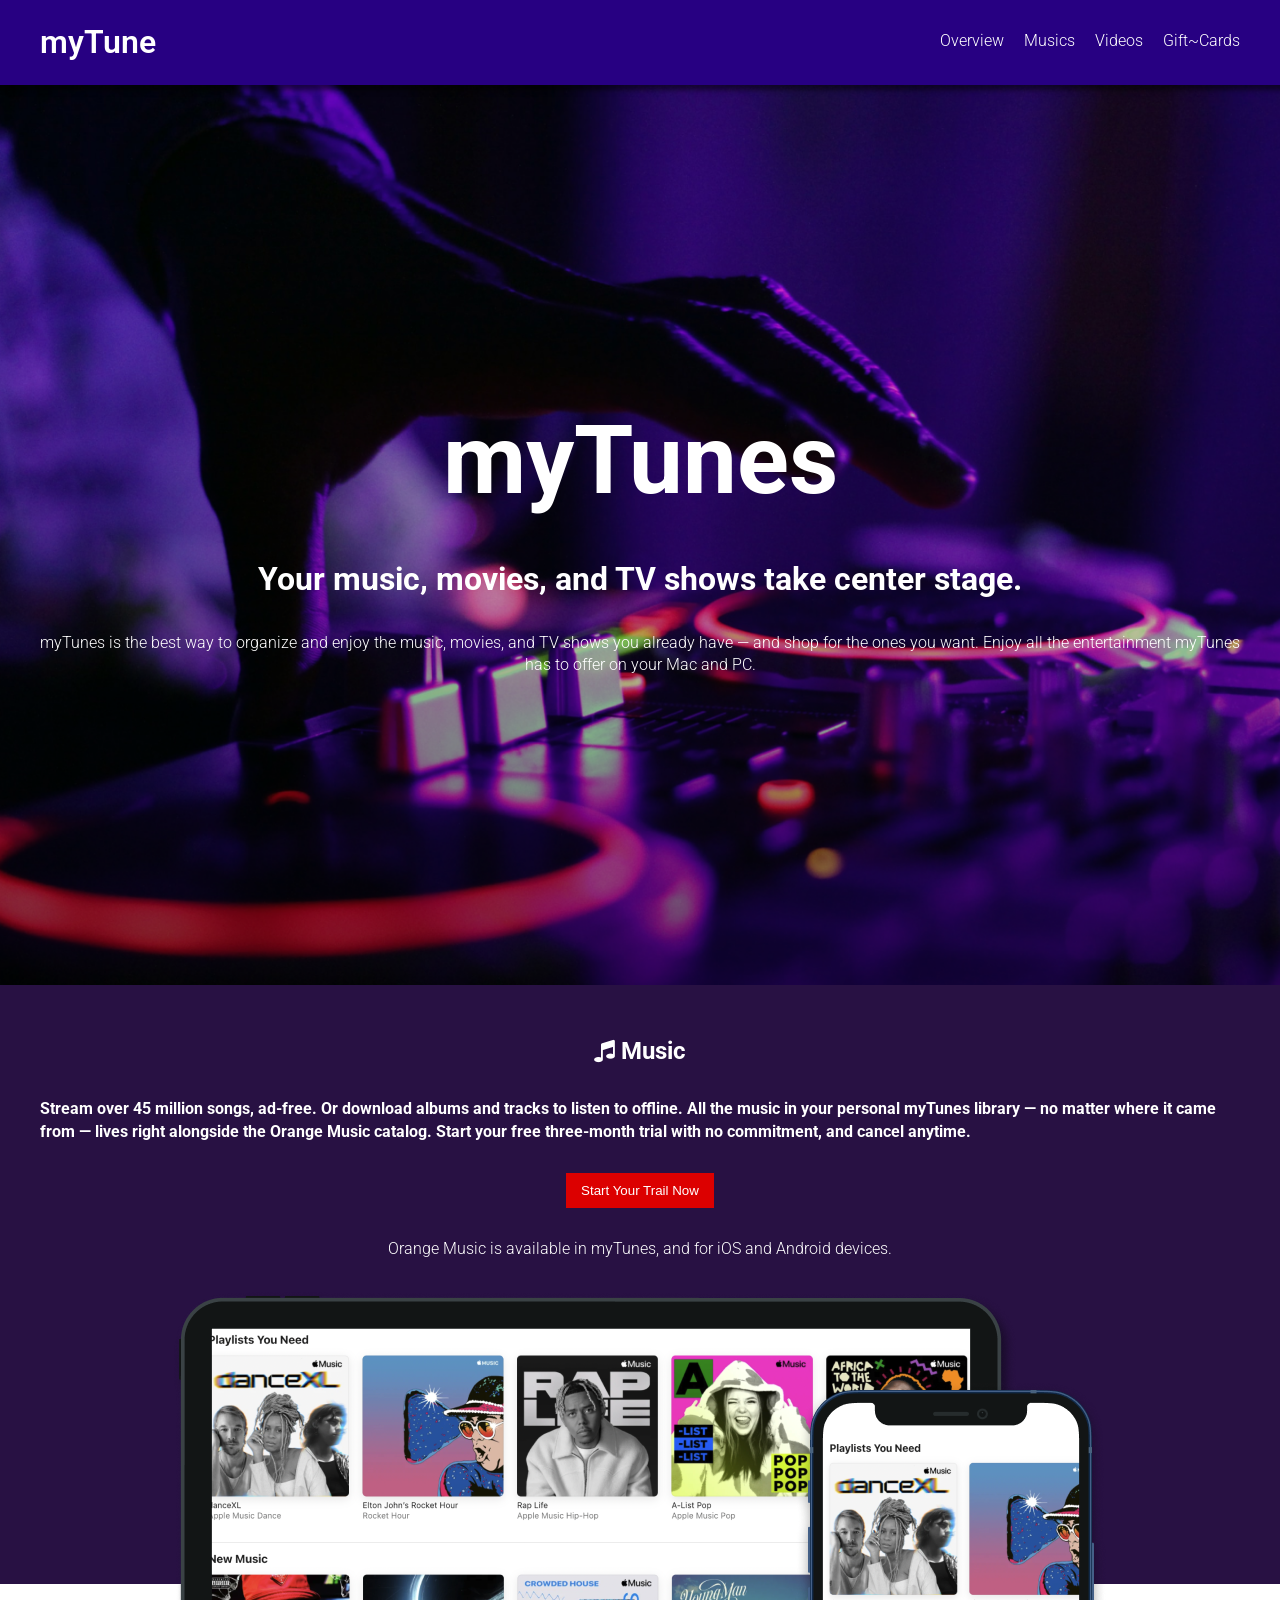
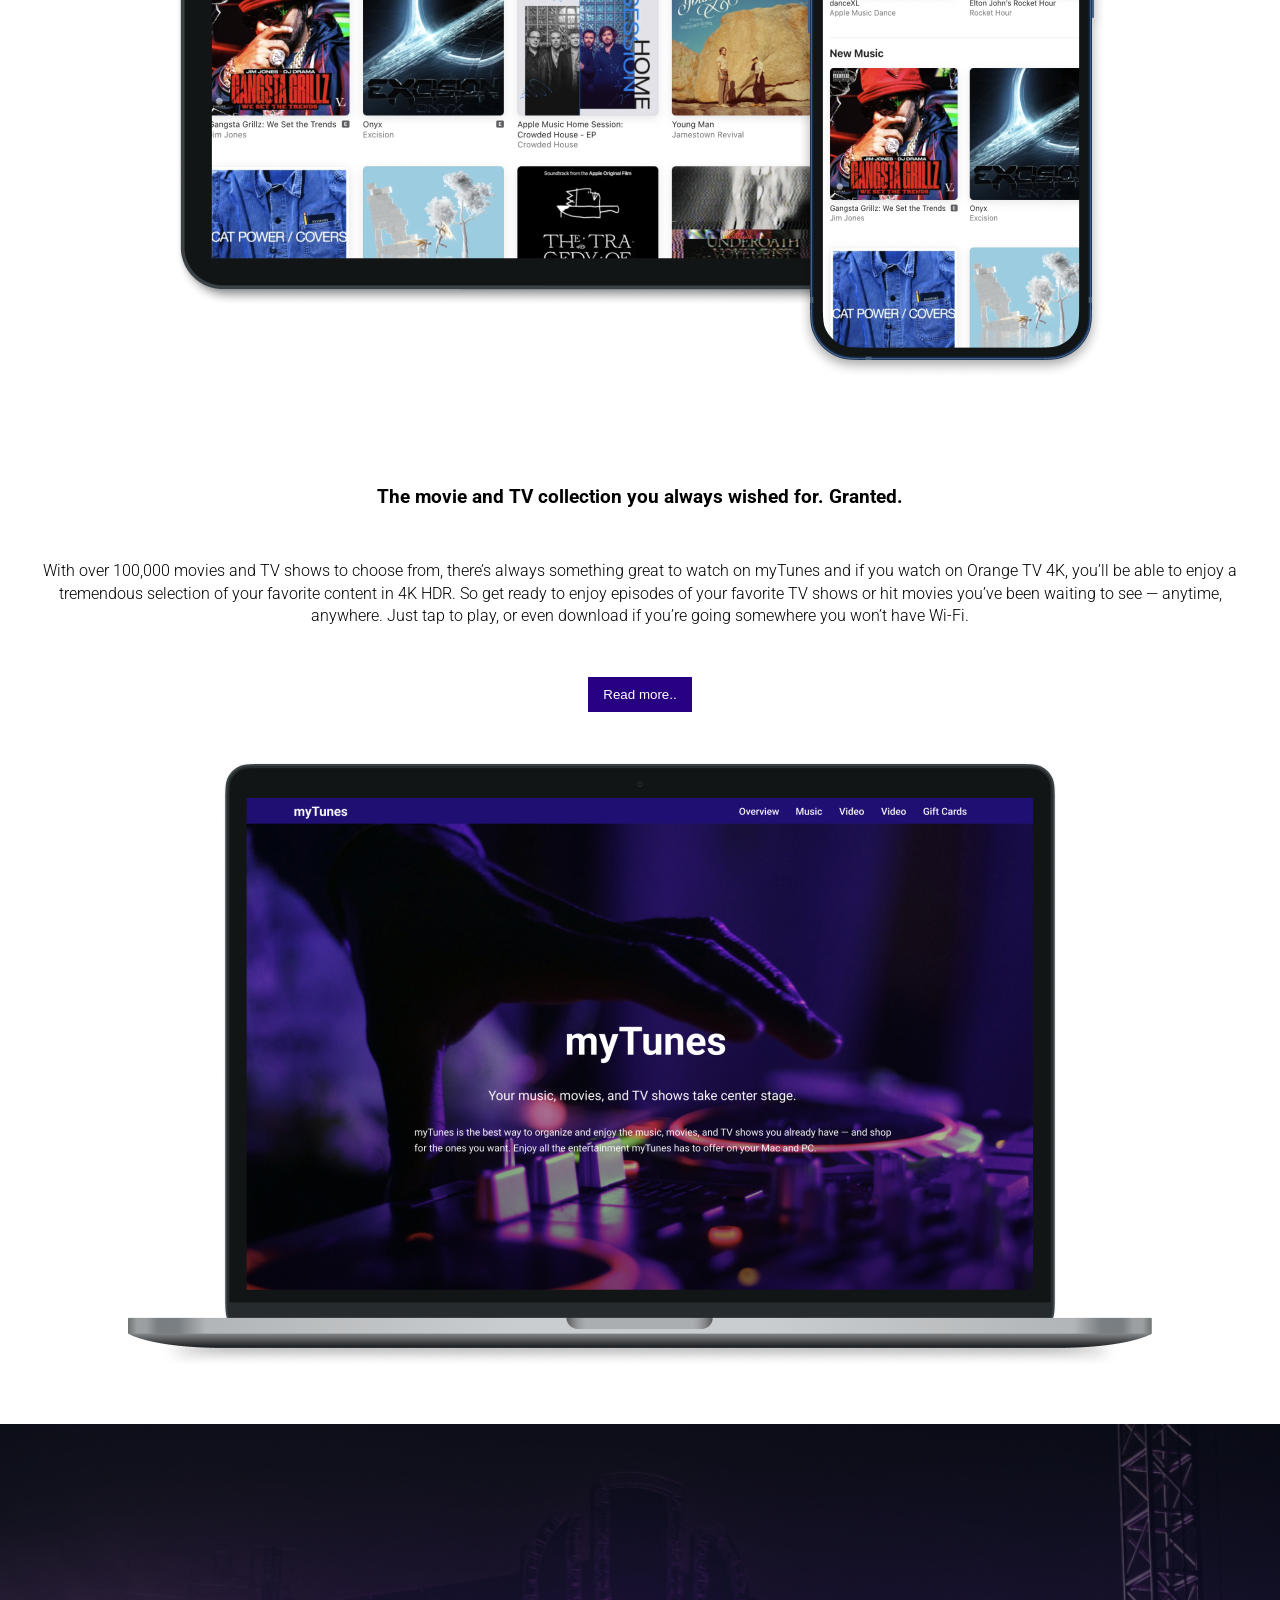
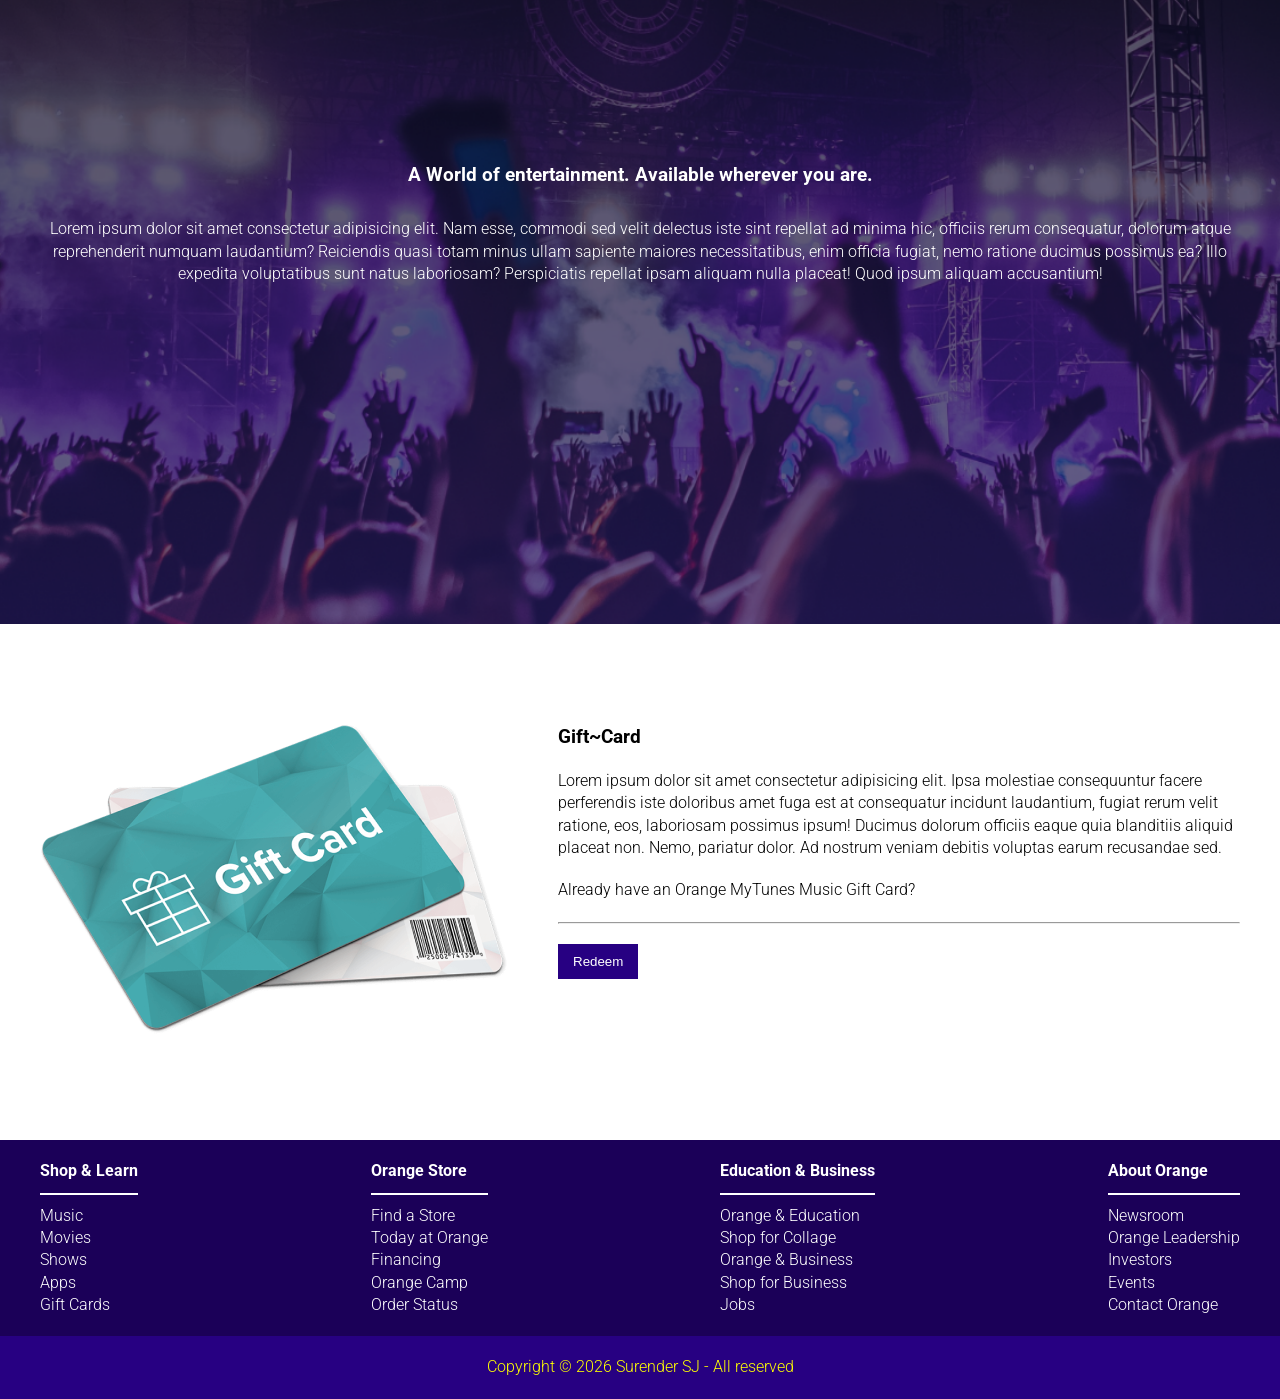
==== commit 07ea60e2: "Initial Commit of v3" ====
--- a/index.html
+++ b/index.html
@@ -82,7 +82,7 @@
                     you’ve been waiting to see — anytime, anywhere. Just tap to
                     play, or even download if you’re going somewhere you won’t
                     have Wi-Fi.</p>
-                <button class="secondary-btn">Read more</button>
+                <button class="secondary-btn">Read more..</button>
                 <div class="mac-img">
                     <img src="images/mac.png" alt="mac-img">
                 </div>
@@ -109,7 +109,7 @@
                         <img src="images/gift_card.png" alt="Gift Card Image">
                     </div>
                     <div class="gift-content">
-                        <h3>Gift Card</h3>
+                        <h3>Gift~Card</h3>
                         <p>
                             Lorem ipsum dolor sit amet consectetur adipisicing
                             elit. Ipsa molestiae consequuntur facere perferendis
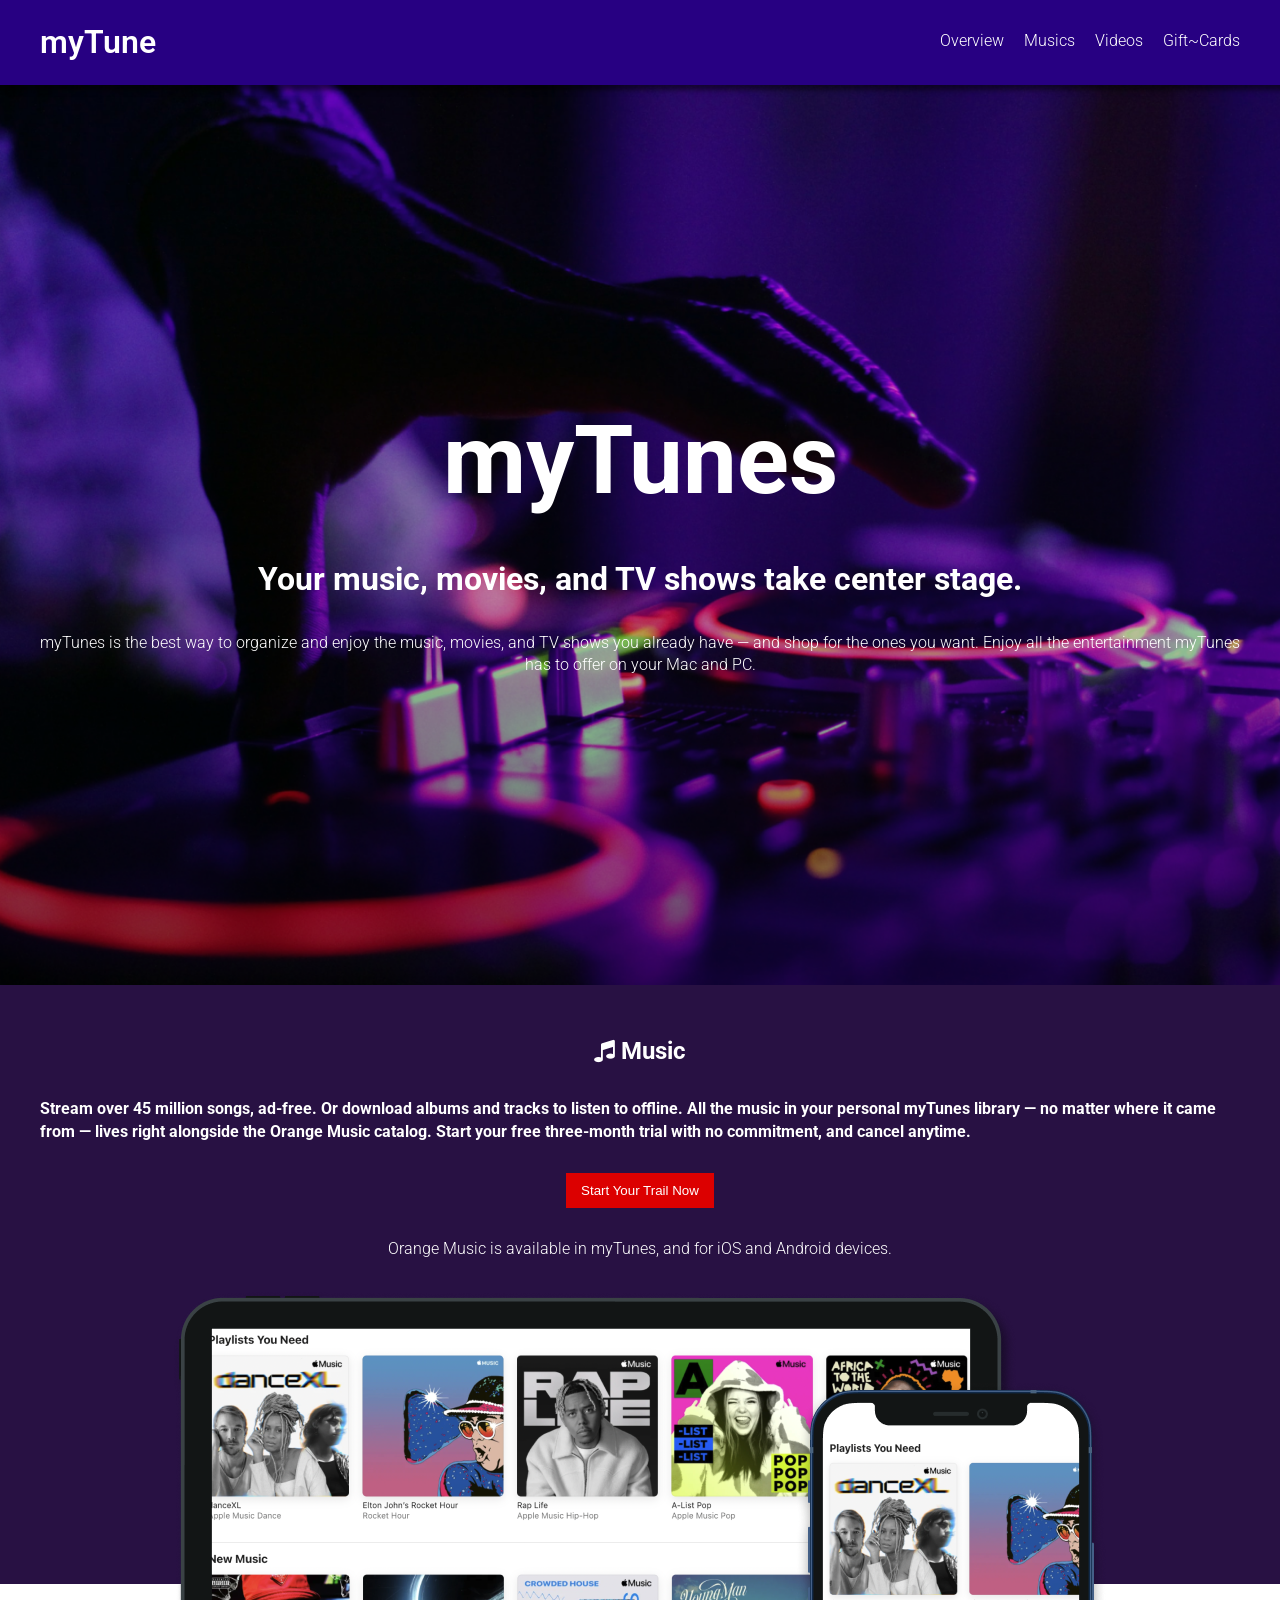
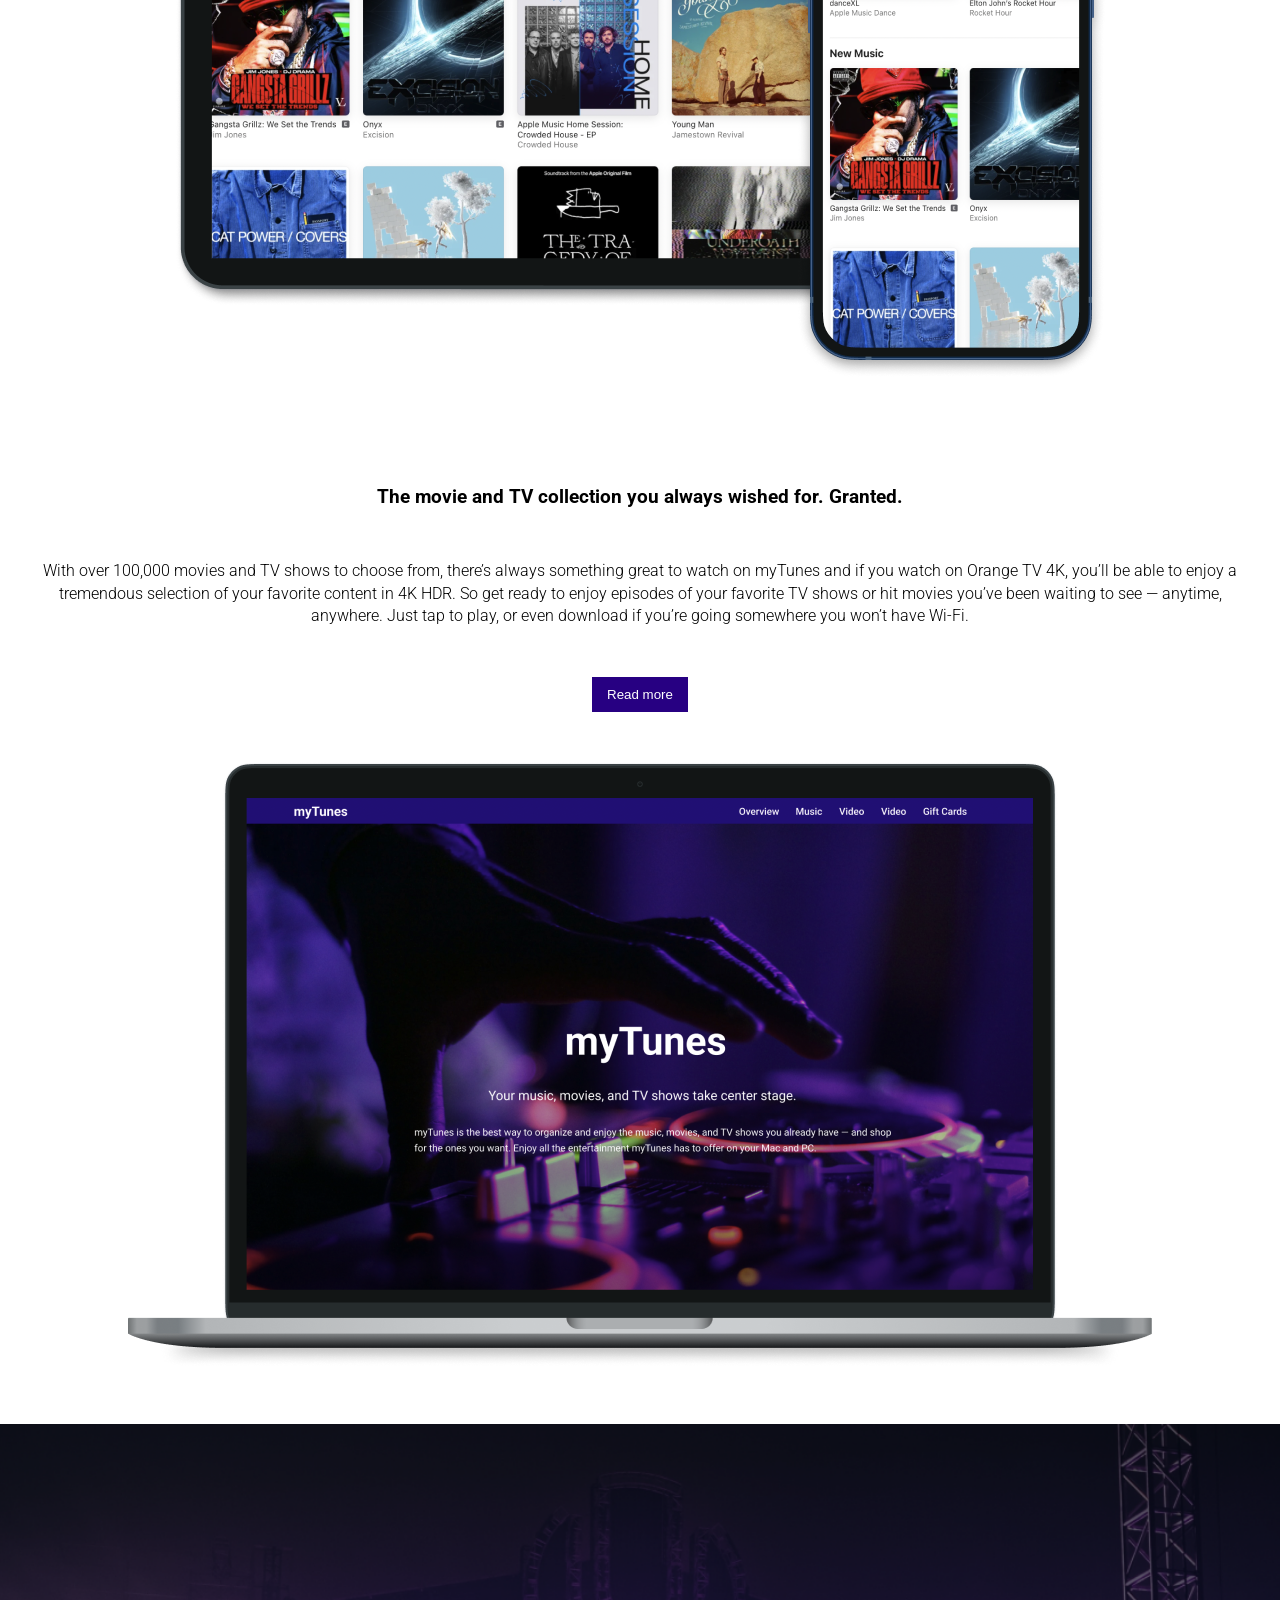
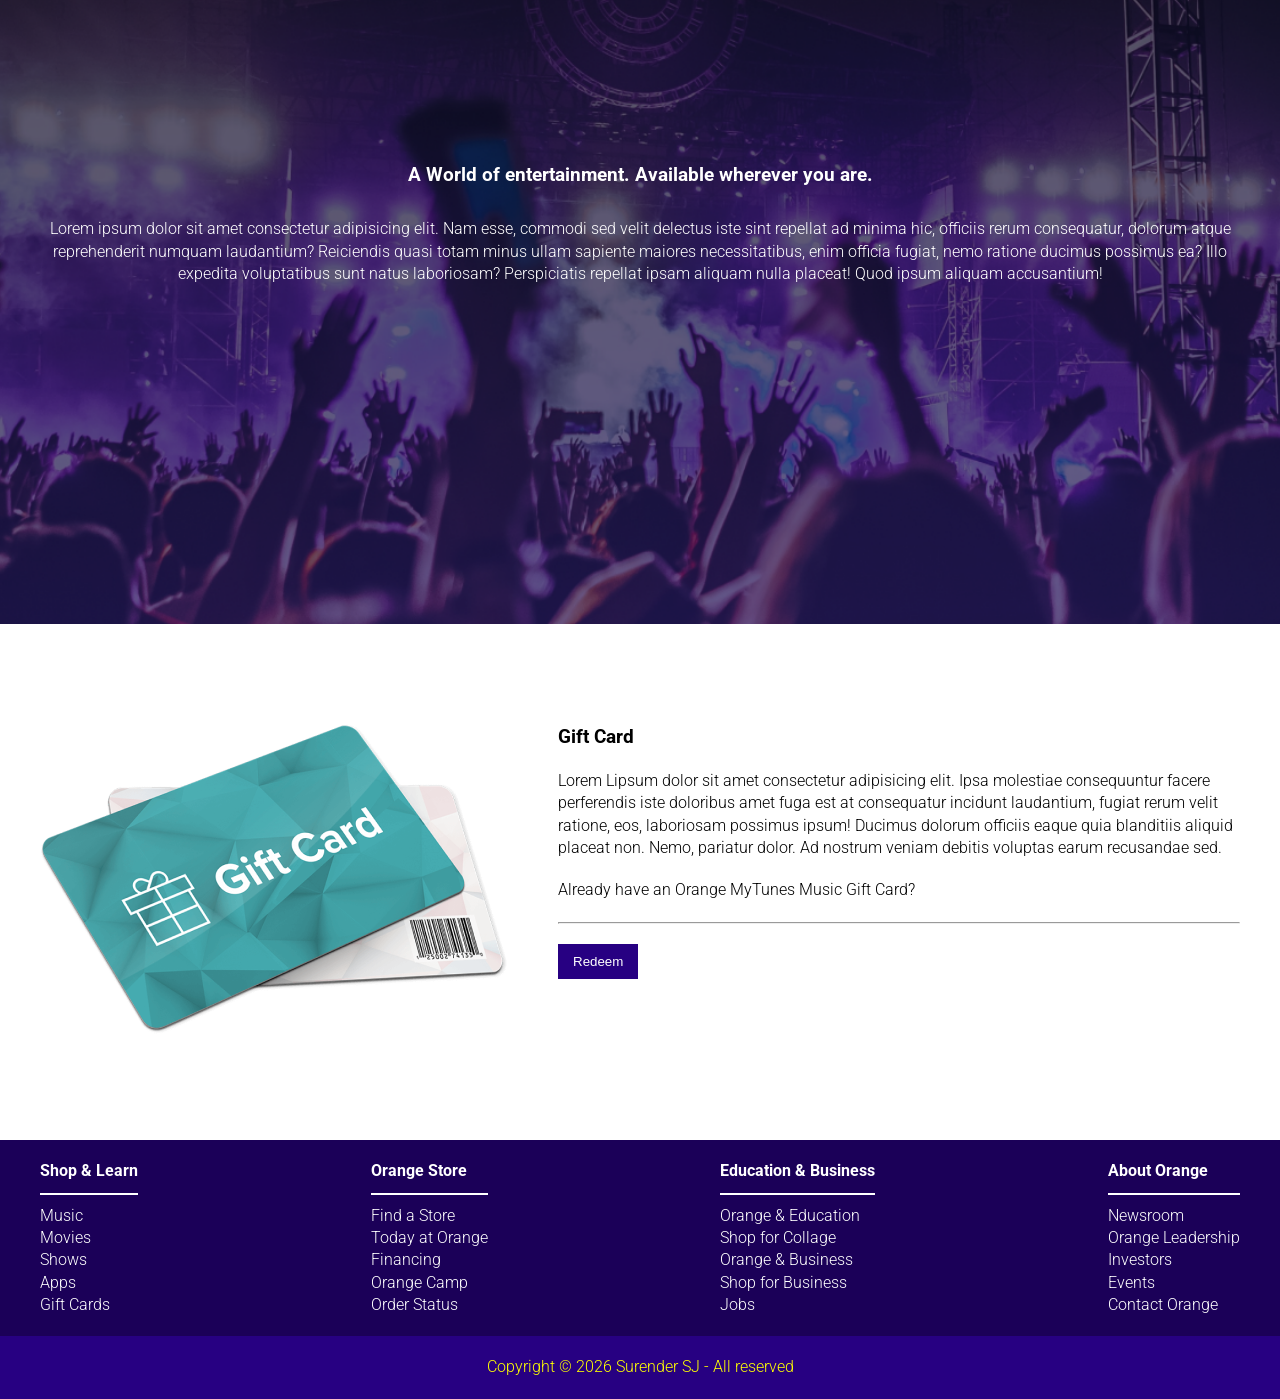
==== commit 972a8e8a: "Some Thing changed in index file" ====
--- a/index.html
+++ b/index.html
@@ -82,7 +82,7 @@
                     you’ve been waiting to see — anytime, anywhere. Just tap to
                     play, or even download if you’re going somewhere you won’t
                     have Wi-Fi.</p>
-                <button class="secondary-btn">Read more..</button>
+                <button class="secondary-btn">Read more</button>
                 <div class="mac-img">
                     <img src="images/mac.png" alt="mac-img">
                 </div>
@@ -109,9 +109,9 @@
                         <img src="images/gift_card.png" alt="Gift Card Image">
                     </div>
                     <div class="gift-content">
-                        <h3>Gift~Card</h3>
+                        <h3>Gift Card</h3>
                         <p>
-                            Lorem ipsum dolor sit amet consectetur adipisicing
+                            Lorem Lipsum dolor sit amet consectetur adipisicing
                             elit. Ipsa molestiae consequuntur facere perferendis
                             iste doloribus amet fuga est at consequatur incidunt
                             laudantium, fugiat rerum velit ratione, eos,
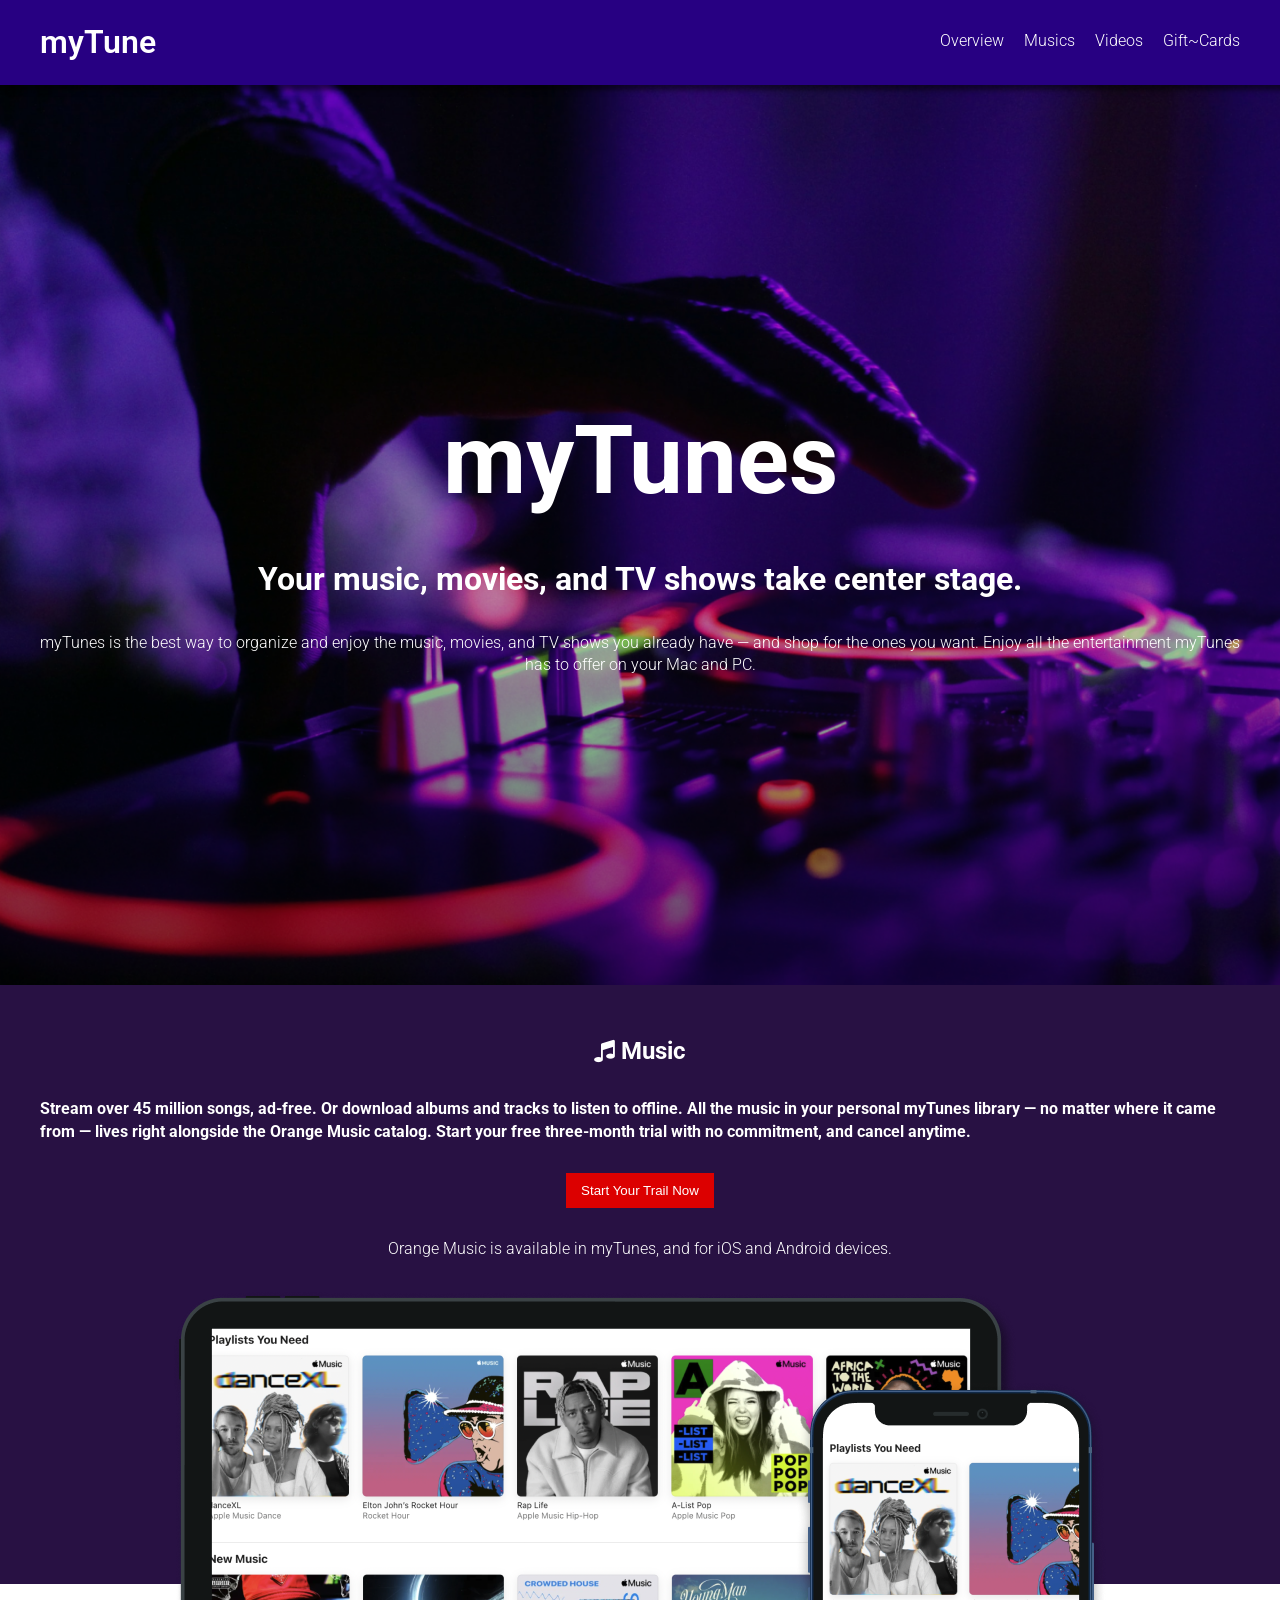
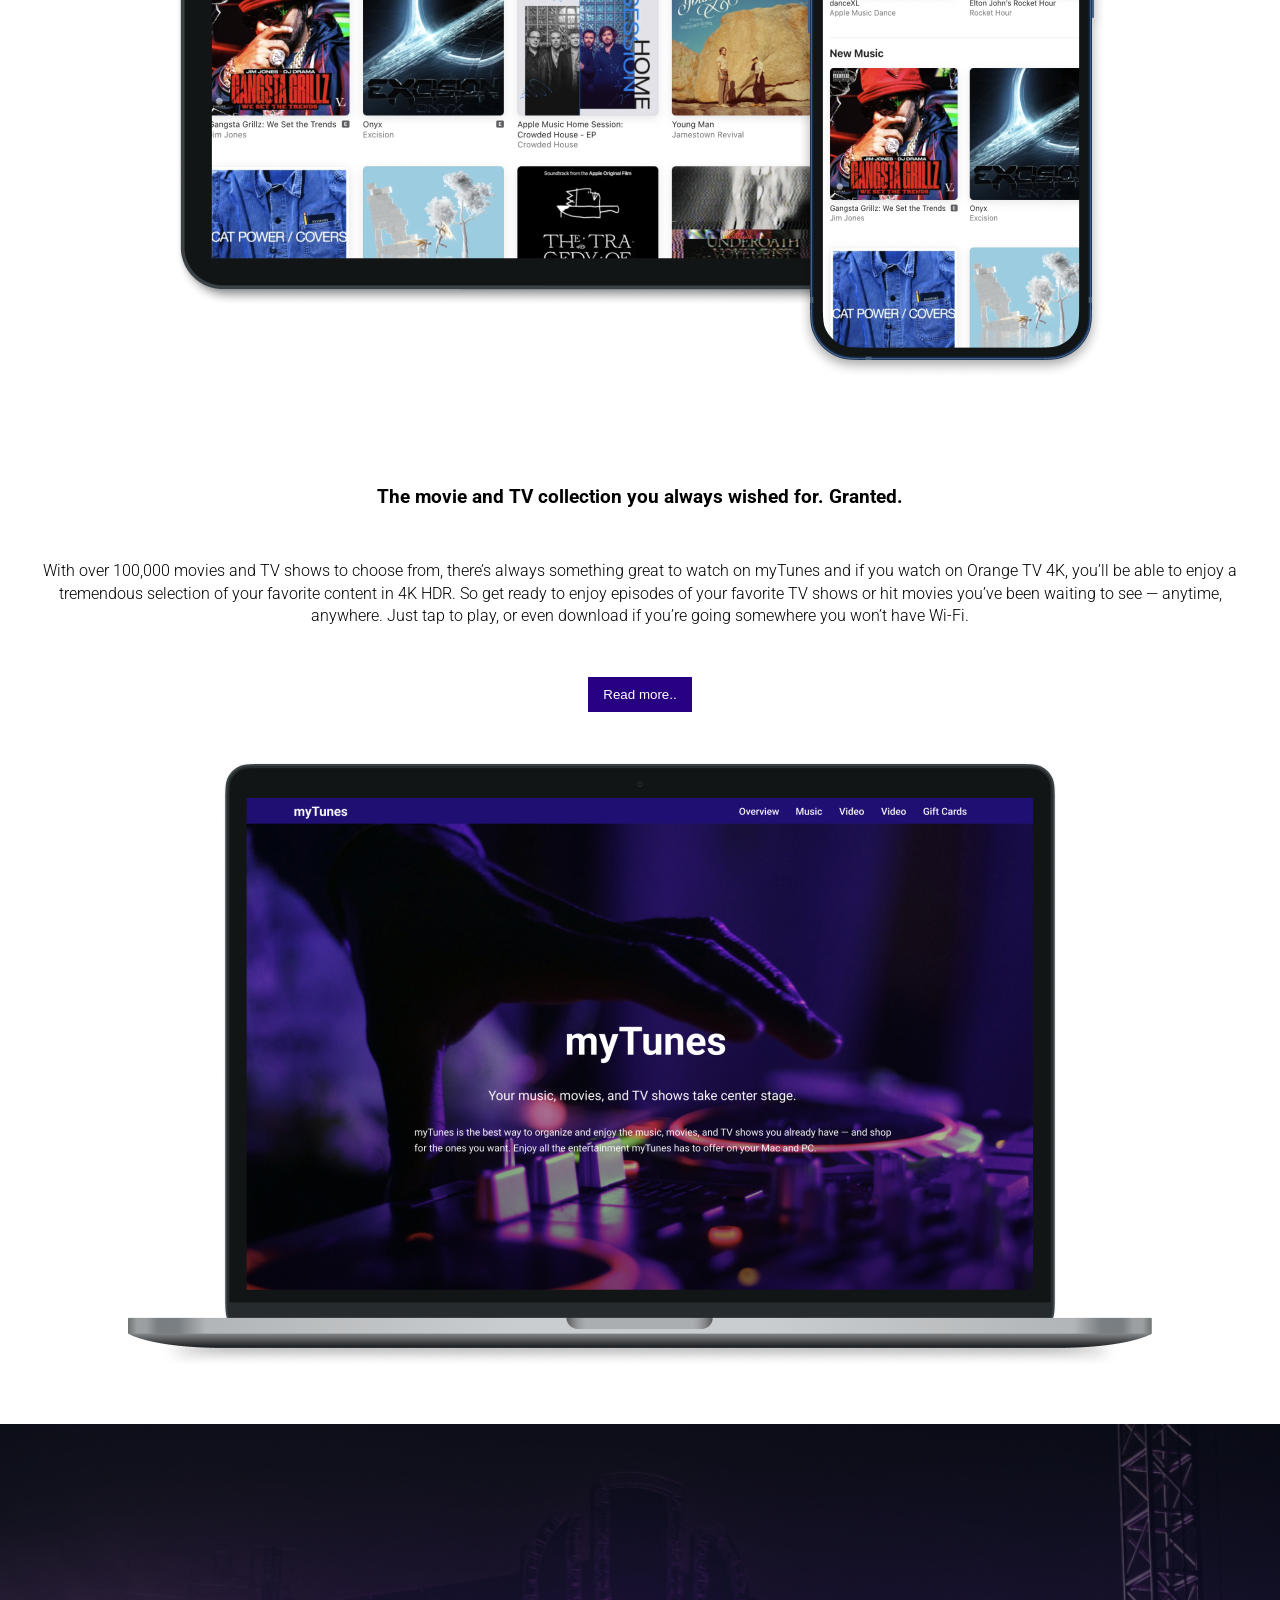
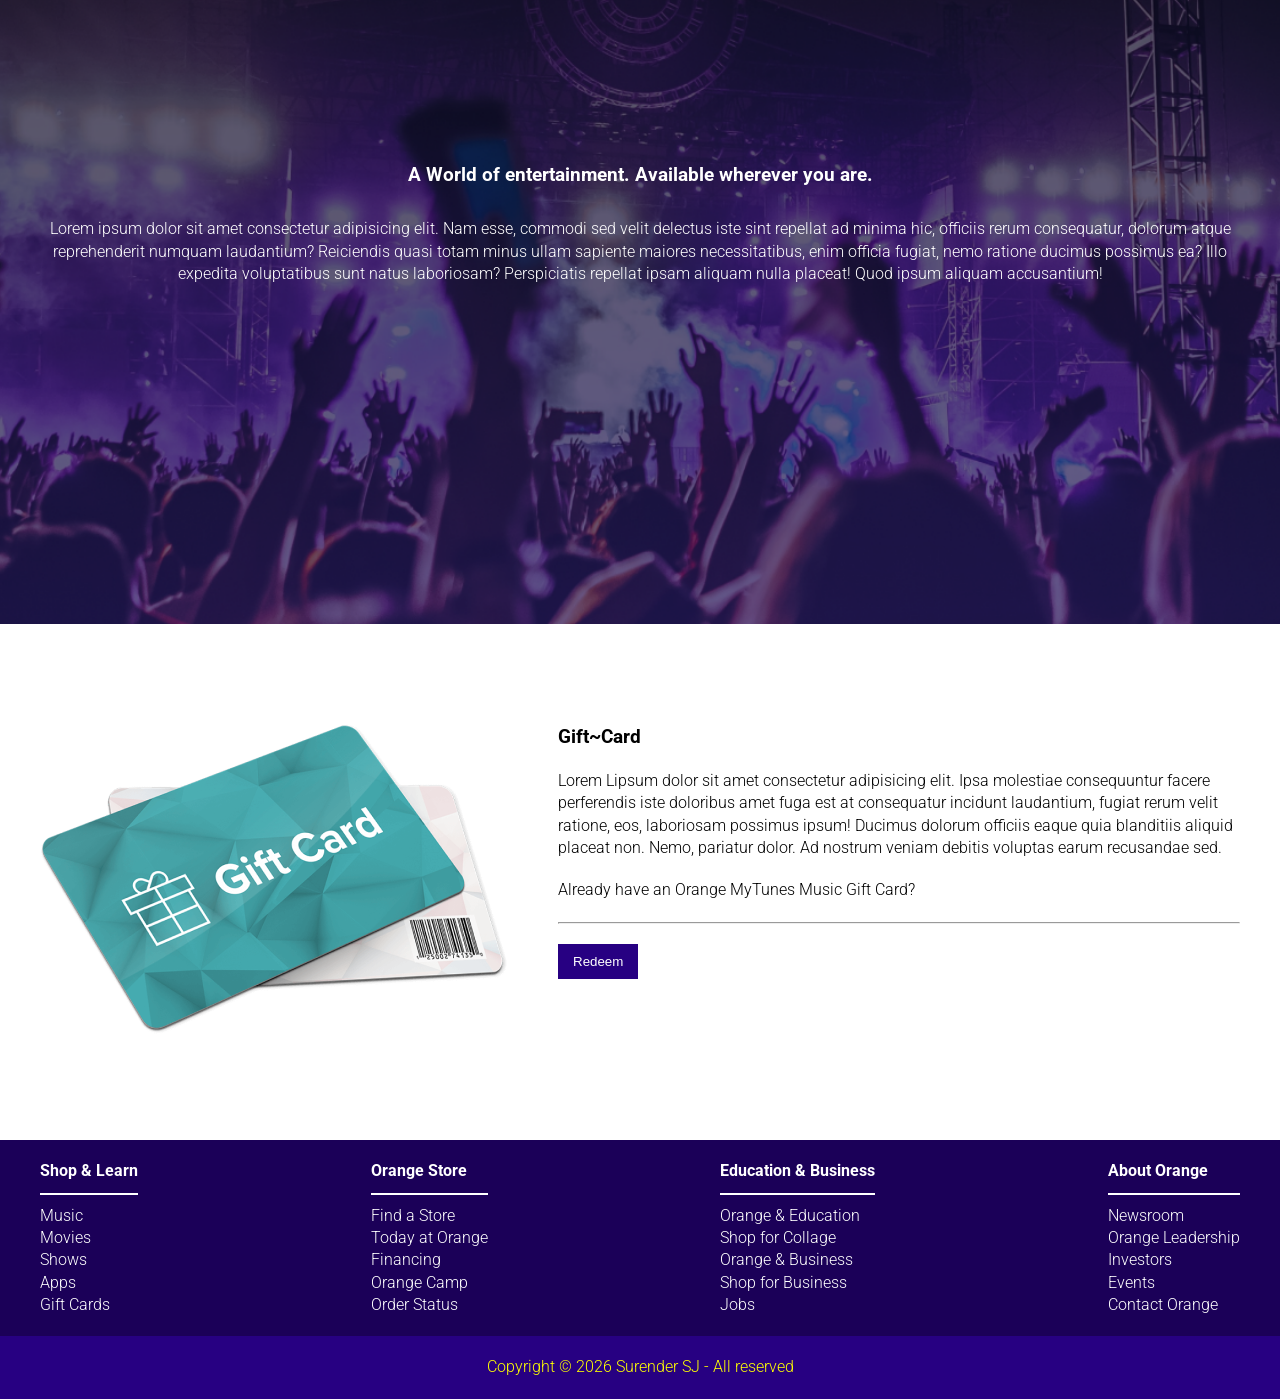
==== commit 2d5a8c92: "Merge branch 'v3'" ====
--- a/index.html
+++ b/index.html
@@ -82,7 +82,7 @@
                     you’ve been waiting to see — anytime, anywhere. Just tap to
                     play, or even download if you’re going somewhere you won’t
                     have Wi-Fi.</p>
-                <button class="secondary-btn">Read more</button>
+                <button class="secondary-btn">Read more..</button>
                 <div class="mac-img">
                     <img src="images/mac.png" alt="mac-img">
                 </div>
@@ -109,7 +109,7 @@
                         <img src="images/gift_card.png" alt="Gift Card Image">
                     </div>
                     <div class="gift-content">
-                        <h3>Gift Card</h3>
+                        <h3>Gift~Card</h3>
                         <p>
                             Lorem Lipsum dolor sit amet consectetur adipisicing
                             elit. Ipsa molestiae consequuntur facere perferendis
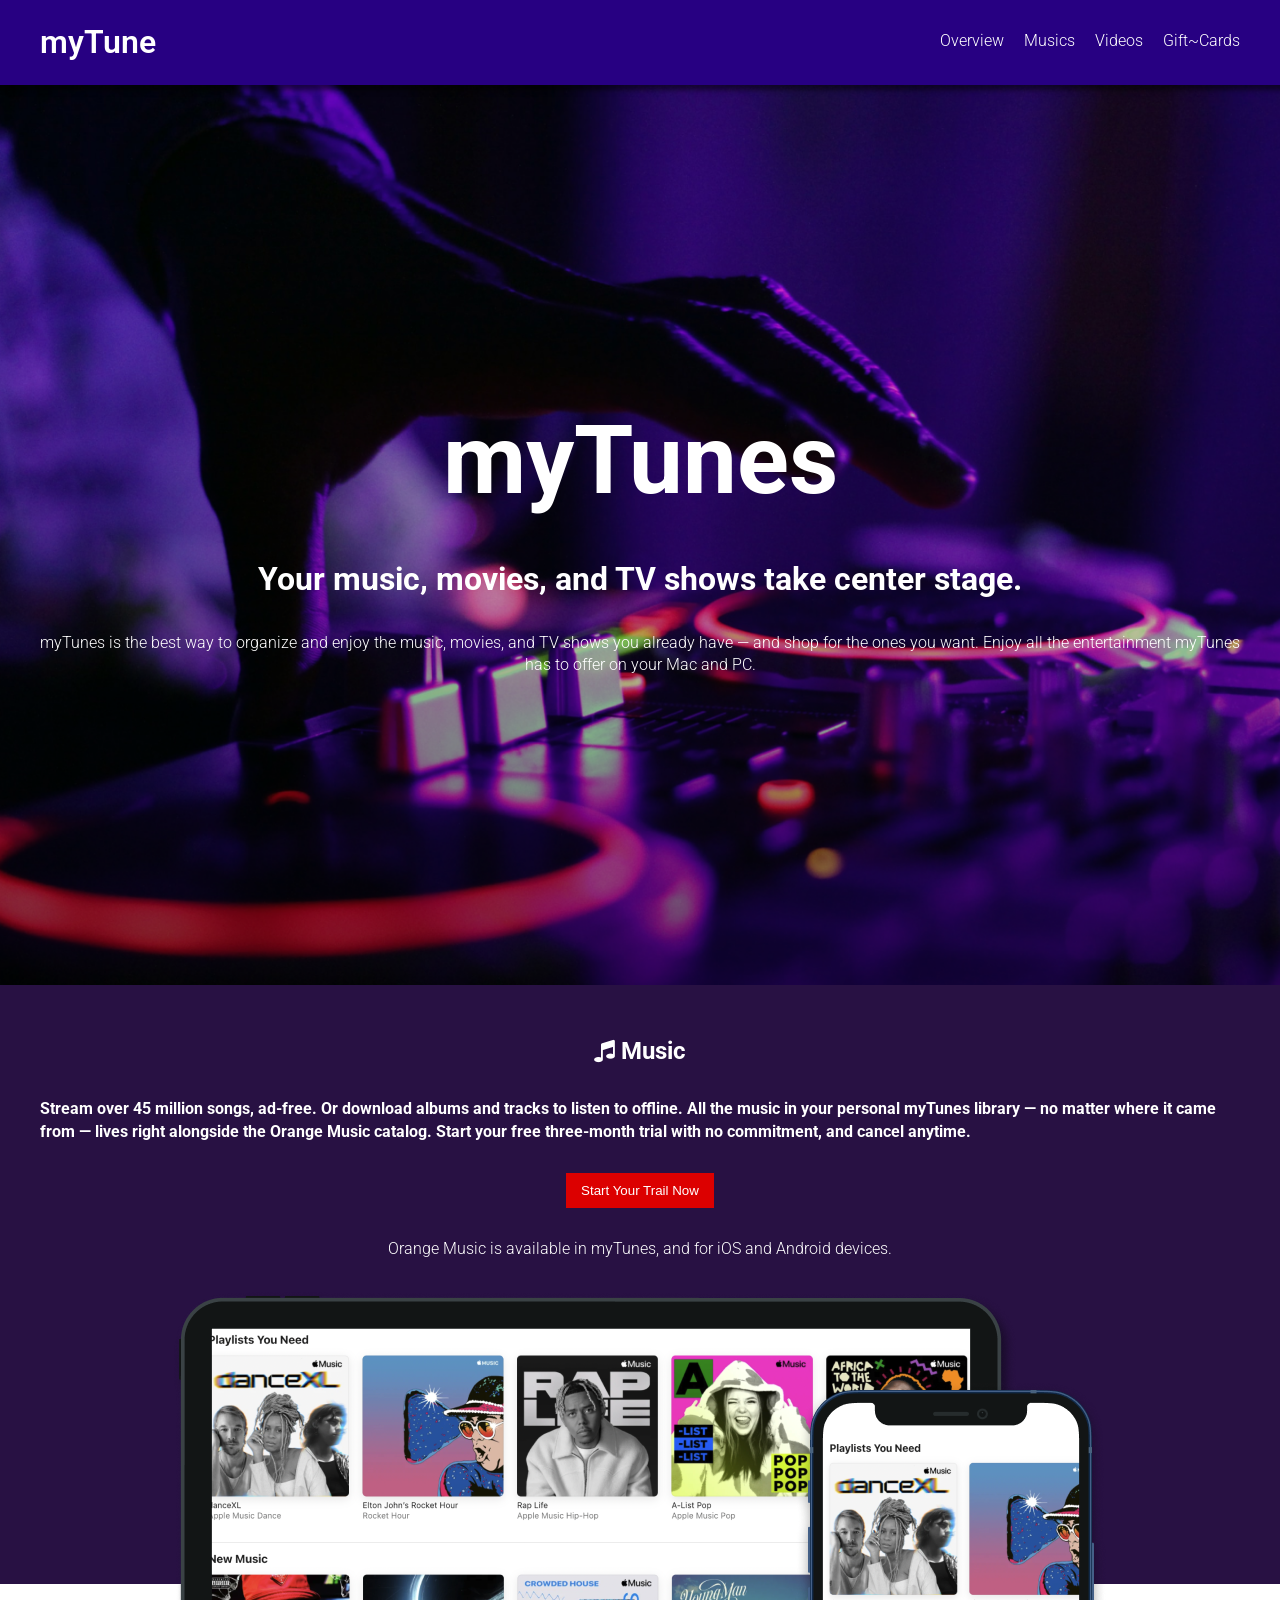
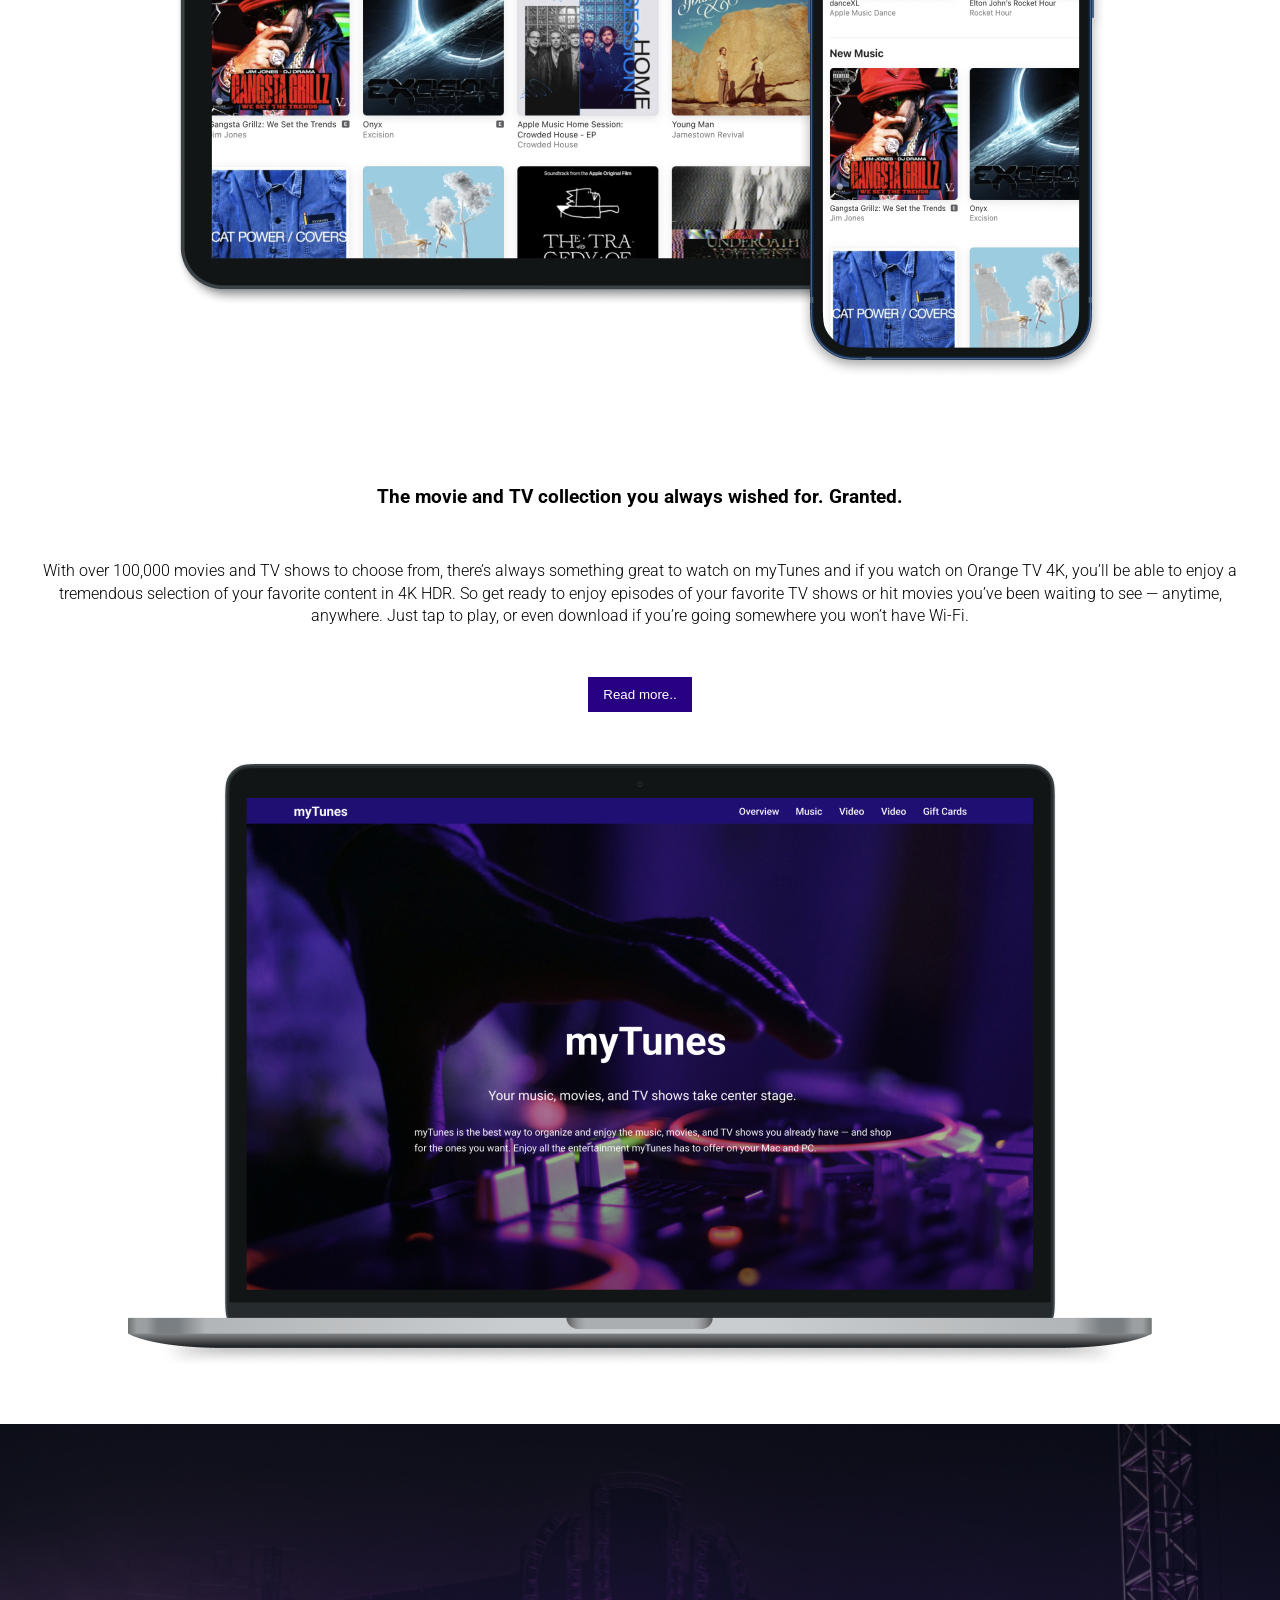
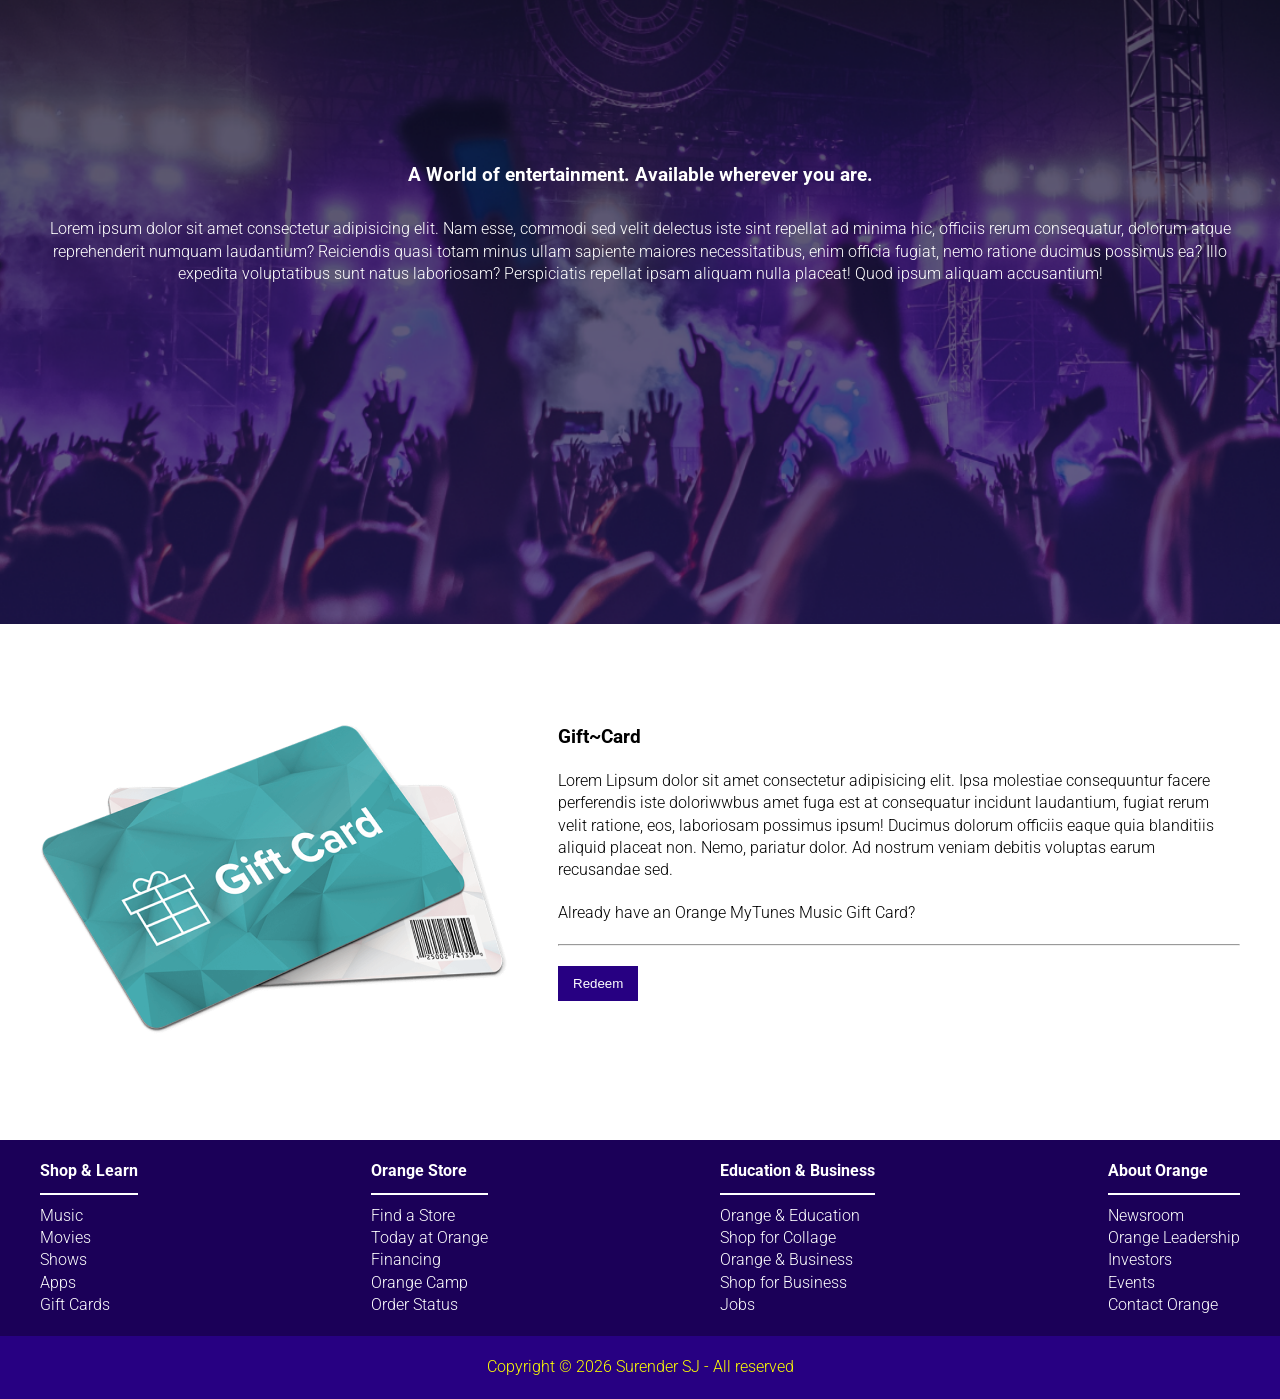
==== commit fe712d10: "Initial commit of v4" ====
--- a/index.html
+++ b/index.html
@@ -113,7 +113,7 @@
                         <p>
                             Lorem Lipsum dolor sit amet consectetur adipisicing
                             elit. Ipsa molestiae consequuntur facere perferendis
-                            iste doloribus amet fuga est at consequatur incidunt
+                            iste doloriwwbus amet fuga est at consequatur incidunt
                             laudantium, fugiat rerum velit ratione, eos,
                             laboriosam possimus ipsum! Ducimus dolorum officiis
                             eaque quia blanditiis aliquid placeat non. Nemo,
